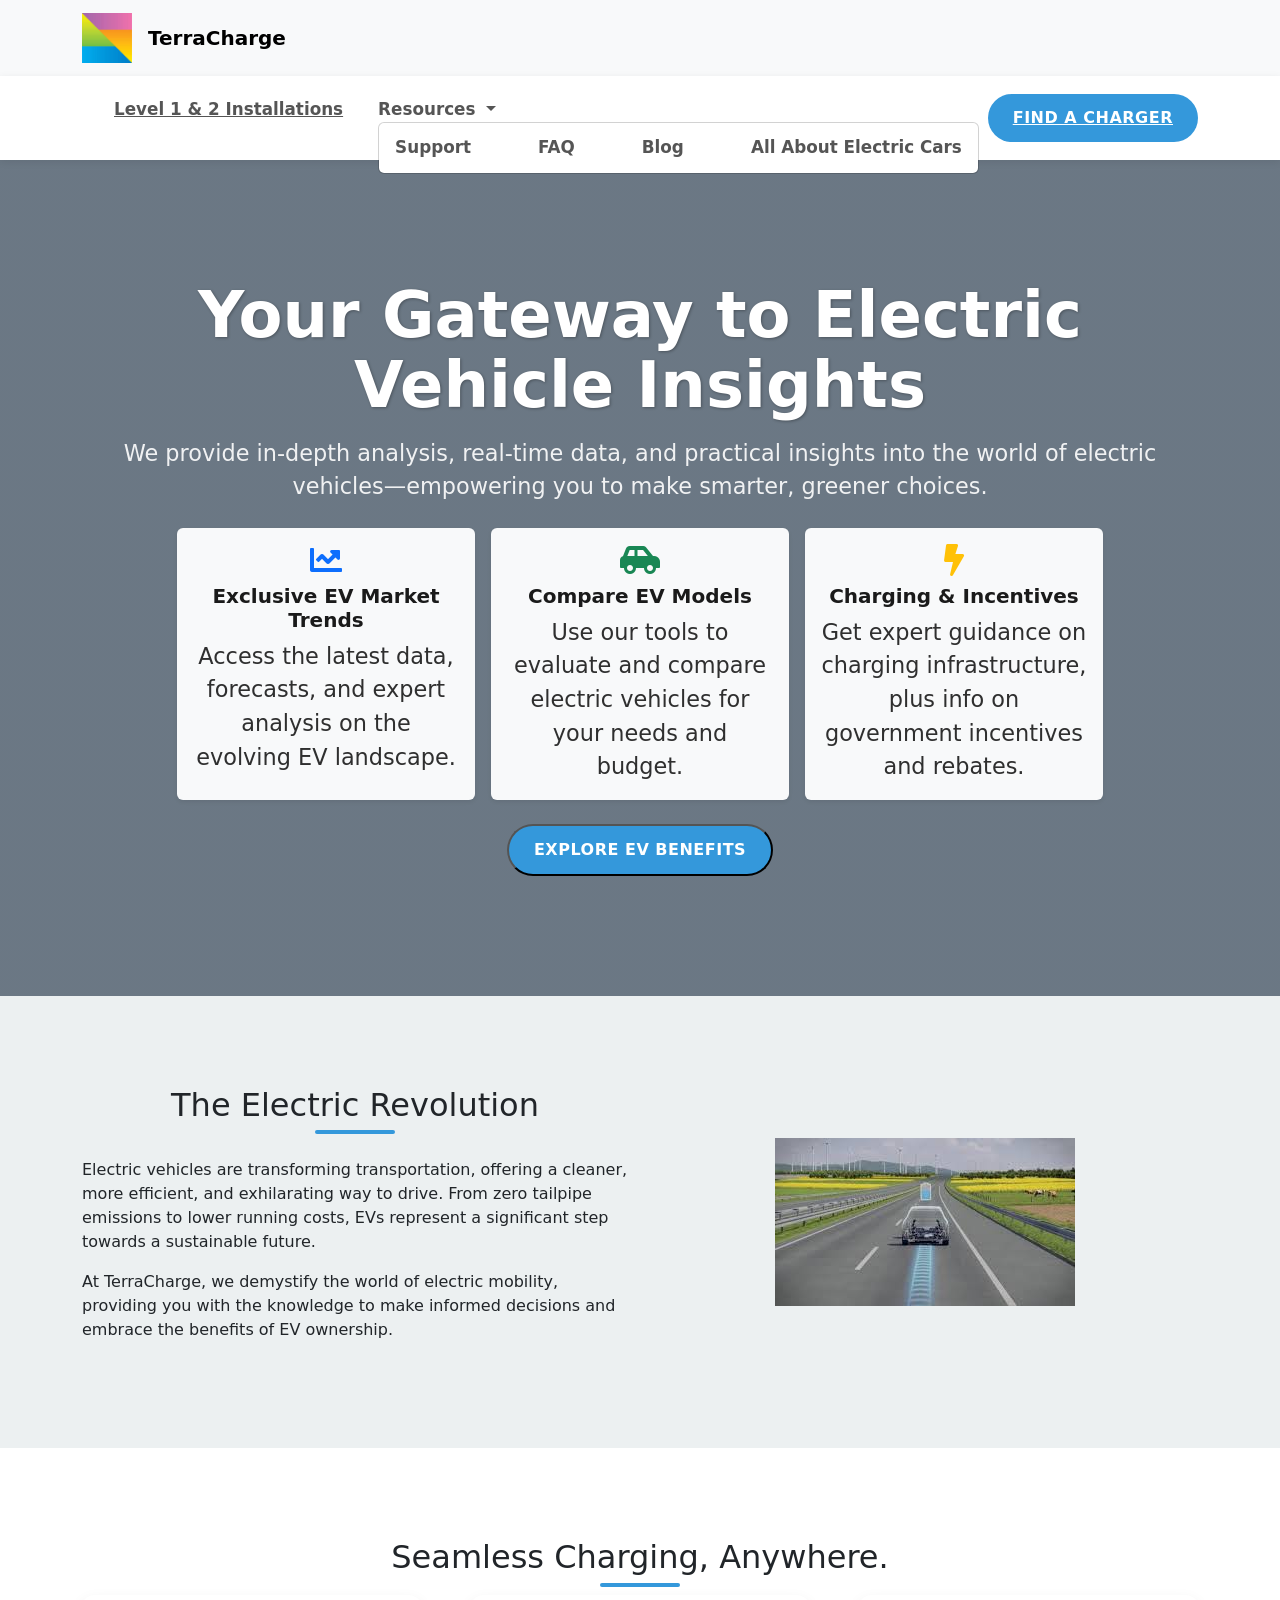
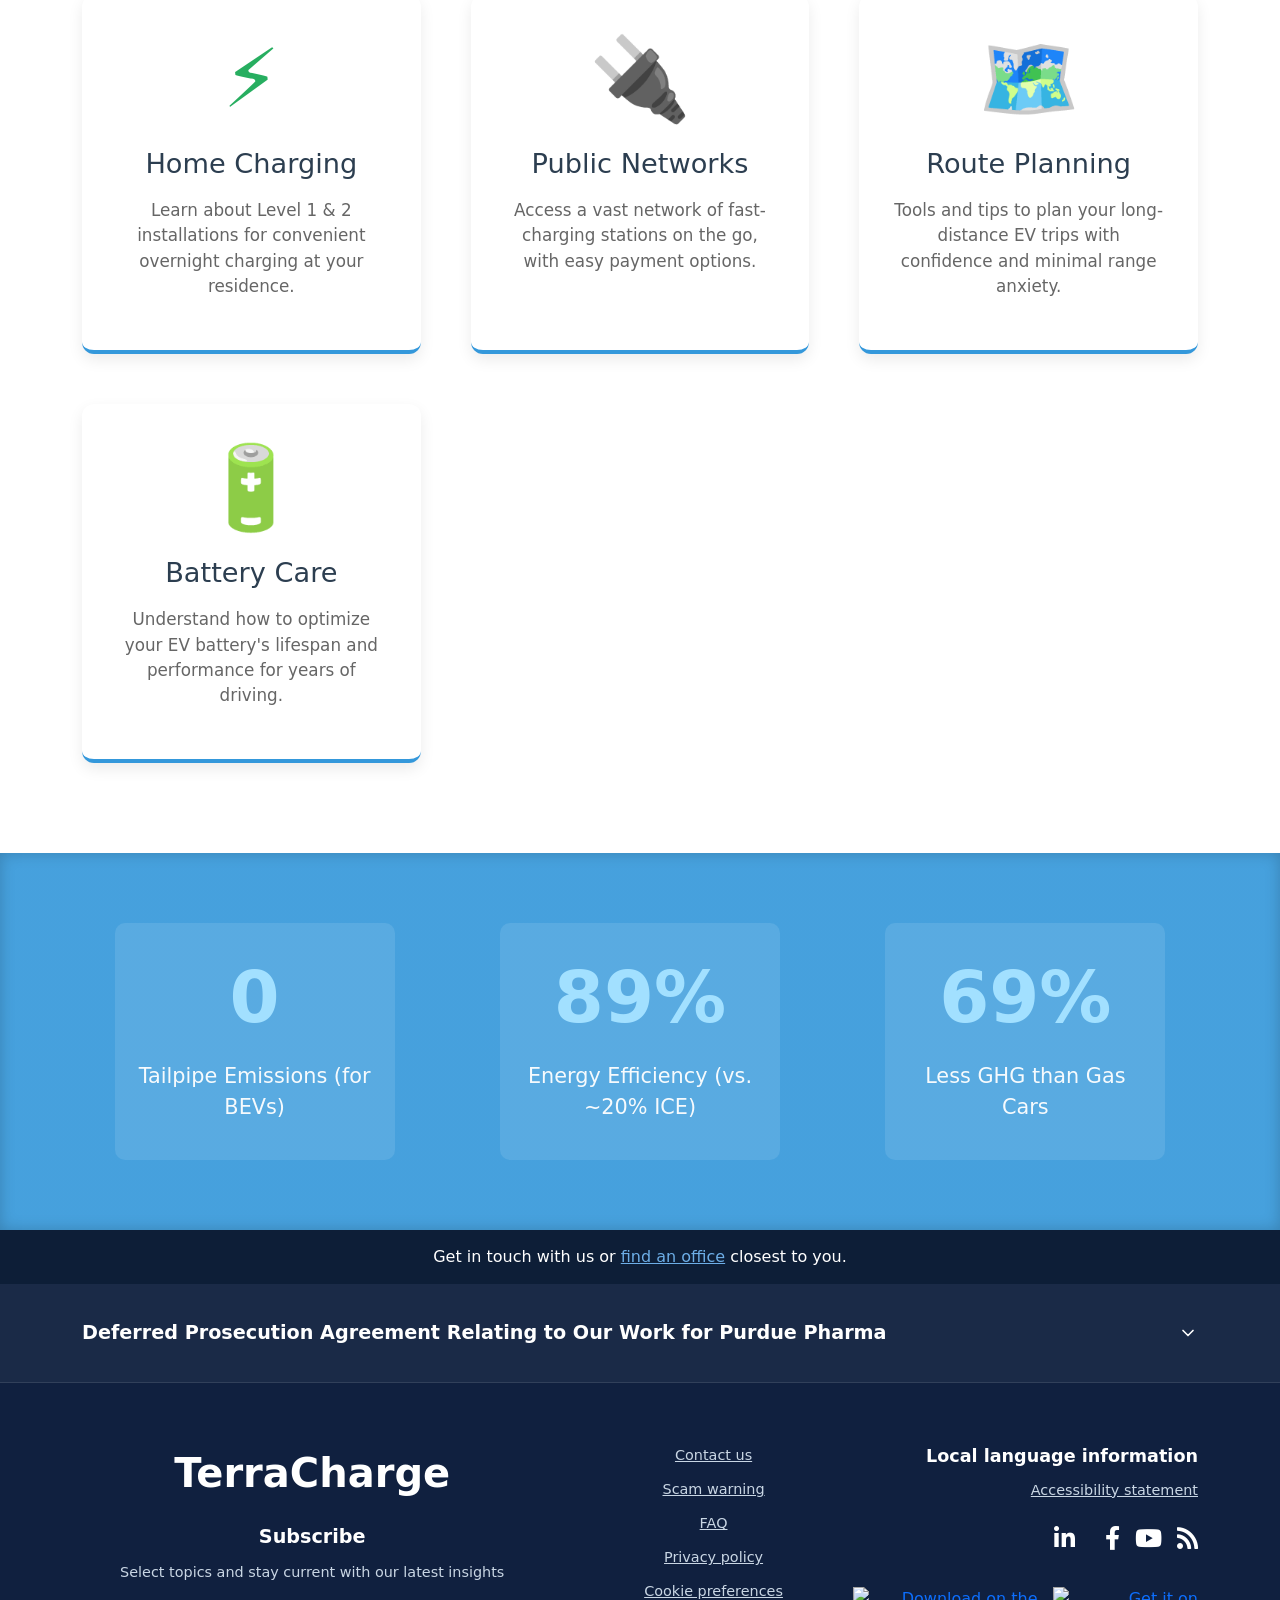
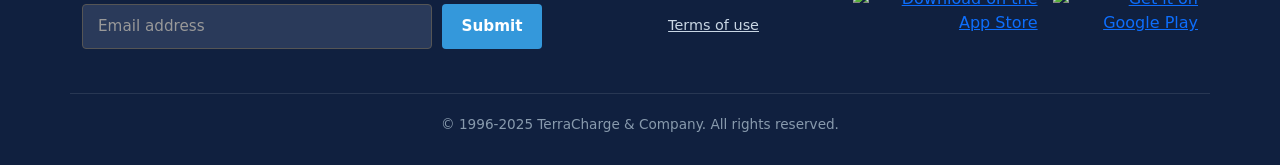
==== index.html @ a7c7b1d0 "Add Level 1 & 2 EV Charger Installations page, support page, and accompanying styles - Created `leve" ====
<!DOCTYPE html>
<html lang="en">
<head>
    <meta charset="UTF-8">
    <meta name="viewport" content="width=device-width, initial-scale=1.0">
    <title>TerraCharge - Powering Your Electric Future</title>
    <link rel="stylesheet" href="style.css">
    <link href="https://fonts.googleapis.com/css2?family=Montserrat:wght@400;600;700&display=swap" rel="stylesheet">
    <link href="~/YourPath/bootstrap.min.css" rel="stylesheet" integrity="sha384-9ndCyUaIbzAi2FUVXJi0CjmCapSmO7SnpJef0486qhLnuZ2cdeRhO02iuK6FUUVM" crossorigin="anonymous">

    <!-- Bootstrap 5.3.0 CSS -->
<link href="https://cdn.jsdelivr.net/npm/bootstrap@5.3.0/dist/css/bootstrap.min.css" rel="stylesheet" integrity="sha384-9ndCyUaIbzAi2FUVXJi0CjmCapSmO7SnpJef0486qhLnuZ2cdeRhO02iuK6FUUVM" crossorigin="anonymous">

<!-- Bootstrap 5.3.0 JS Bundle (includes Popper) -->
<script src="https://cdn.jsdelivr.net/npm/bootstrap@5.3.0/dist/js/bootstrap.bundle.min.js" integrity="sha384-ENjdO4Dr2bkBIFxQpeoA6DQD1P1L1QnYg2ZlZLr52I7Di5urN6p+0p1d5Kk5j0vM" crossorigin="anonymous"></script>
    <link rel="stylesheet" href="https://cdnjs.cloudflare.com/ajax/libs/font-awesome/5.15.3/css/all.min.css">
    <link rel="icon" href="images/favicon.ico" type="image/x-icon">
    <meta name="description" content="TerraCharge offers insights and solutions for electric vehicle adoption, charging infrastructure, and sustainable living. Explore our resources to electrify your journey.">
    <meta name="keywords" content="Electric Vehicles, EV Charging, Sustainable Living, TerraCharge, Level 1 Installations, Level 2 Installations">
</head>
<body>
<!-- Navbar (Transparent over hero)-->
 <nav class="navbar navbar-expand-lg navbar-light bg-light">
    <div class="container">
        <a class="navbar-brand d-flex align-items-center gap-2" href="index.html" class="logo">
            <img src="images/TerraCharge-logo.png" alt="TerraCharge Logo" class="logo-img me-2"> 
            <span class="fw-bold terracharge-brand brand-title">TerraCharge</span>
        </a>
        <!-- Add your navbar links here if needed -->
    </div>
</nav>
<header class="main-header" role="banner">
    <div class="container header-content">
           <nav class="main-nav" role="navigation" aria-label="Main navigation">
            <ul>
                <li><a href="level-installations.html">Level 1 & 2 Installations</a></li>
                <li class="nav-item dropdown">
                    <a class="nav-link dropdown-toggle" href="#" id="resourcesDropdown" role="button" data-bs-toggle="dropdown" aria-expanded="false" aria-haspopup="true">
                        Resources
                    </a>
                    <ul class="dropdown-menu" aria-labelledby="resourcesDropdown">
                        <li><a class="dropdown-item" href="support.html">Support</a></li>
                        <li><a class="dropdown-item" href="faq.html">FAQ</a></li>
                        <li><a class="dropdown-item" href="blog.html">Blog</a></li>
                        <li><a class="dropdown-item" href="electric-cars.html">All About Electric Cars</a></li>
                    </ul>
                </li>
            </ul>
        </nav>
        <a href="#" class="cta-button" aria-label="Find a Charger">Find a Charger</a>
        <button class="menu-toggle" aria-label="Toggle navigation" tabindex="0">☰</button>
        
    </div>
</header>

    <main id="main-content">
        <section class="hero-section">
            <div class="container hero-content text-center">
                <h1 class="display-4 fw-bold mb-3">Your Gateway to Electric Vehicle Insights</h1>
                <p class="lead mb-4">We provide in-depth analysis, real-time data, and practical insights into the world of electric vehicles—empowering you to make smarter, greener choices.</p>
                <div class="row justify-content-center mb-4">
                    <div class="col-md-10">
                        <div class="row g-3">
                            <div class="col-12 col-md-4">
                                <div class="p-3 bg-light rounded shadow-sm h-100 hero-value-card">
                                    <i class="fas fa-chart-line fa-2x text-primary mb-2"></i>
                                    <h3 class="h5 fw-bold">Exclusive EV Market Trends</h3>
                                    <p class="mb-0">Access the latest data, forecasts, and expert analysis on the evolving EV landscape.</p>
                                </div>
                            </div>
                            <div class="col-12 col-md-4">
                                <div class="p-3 bg-light rounded shadow-sm h-100 text-dark-ev">
                                    <i class="fas fa-car-side fa-2x text-success mb-2"></i>
                                    <h3 class="h5 fw-bold">Compare EV Models</h3>
                                    <p class="mb-0">Use our tools to evaluate and compare electric vehicles for your needs and budget.</p>
                                </div>
                            </div>
                            <div class="col-12 col-md-4">
                                <div class="p-3 bg-light rounded shadow-sm h-100 hero-value-card">
                                    <i class="fas fa-bolt fa-2x text-warning mb-2"></i>
                                    <h3 class="h5 fw-bold">Charging & Incentives</h3>
                                    <p class="mb-0">Get expert guidance on charging infrastructure, plus info on government incentives and rebates.</p>
                                </div>
                            </div>
                        </div>
                    </div>
                </div>
                <button type="button" class="primary-cta" onclick="window.location.href='ev-incentives.html'" title="Explore EV Benefits" aria-label="Explore EV Benefits">Explore EV Benefits</button>
            </div>
        </section>

        <section id="about-evs" class="section about-section">
            <div class="container">
                <div class="row align-items-center">
                    <div class="col-lg-6 col-md-12 mb-4 mb-lg-0">
                        <h2 class="mb-4">The Electric Revolution</h2>
                        <p>Electric vehicles are transforming transportation, offering a cleaner, more efficient, and exhilarating way to drive. From zero tailpipe emissions to lower running costs, EVs represent a significant step towards a sustainable future.</p>
                        <p>At TerraCharge, we demystify the world of electric mobility, providing you with the knowledge to make informed decisions and embrace the benefits of EV ownership.</p>
                    </div>
                    <div class="col-lg-6 col-md-12 text-center">
                        <img src="images/electric-image.jpeg" alt="Modern Electric Vehicle on Road" class="about-ev-image img-fluid electric-img-center">
                    </div>
                </div>
            </div>
        </section>

        <section id="charging-solutions" class="section charging-section">
            <div class="container">
                <h2>Seamless Charging, Anywhere.</h2>
                <div class="features-grid">
                    <div class="feature-item">
                        <h3><span class="icon">⚡</span> Home Charging</h3>
                        <p>Learn about Level 1 & 2 installations for convenient overnight charging at your residence.</p>
                    </div>
                    <div class="feature-item">
                        <h3><span class="icon">🔌</span> Public Networks</h3>
                        <p>Access a vast network of fast-charging stations on the go, with easy payment options.</p>
                    </div>
                    <div class="feature-item">
                        <h3><span class="icon">🗺️</span> Route Planning</h3>
                        <p>Tools and tips to plan your long-distance EV trips with confidence and minimal range anxiety.</p>
                    </div>
                    <div class="feature-item">
                        <h3><span class="icon">🔋</span> Battery Care</h3>
                        <p>Understand how to optimize your EV battery's lifespan and performance for years of driving.</p>
                    </div>
                </div>
            </div>
        </section>

        <section id="impact" class="section stats-section">
            <div class="container stats-grid">
                <div class="stat-item">
                    <span class="stat-number">0</span>
                    <p>Tailpipe Emissions (for BEVs)</p>
                </div>
                <div class="stat-item">
                    <span class="stat-number">89%</span>
                    <p>Energy Efficiency (vs. ~20% ICE)</p>
                </div>
                <div class="stat-item">
                    <span class="stat-number">69%</span>
                    <p>Less GHG than Gas Cars</p>
                </div>
            </div>
        </section>

        </main>

    <!-- footer-->
        <footer class="bg-dark text-white text-center site-footer">
        <div class="footer-top-info">
            <div class="container">
                <p>Get in touch with us or <a href="#" class="info-link">find an office</a> closest to you.</p>
            </div>
        </div>

        <div class="footer-collapsible-section">
            <div class="container">
                <details class="collapsible-item">
                    <summary class="collapsible-summary">
                        Deferred Prosecution Agreement Relating to Our Work for Purdue Pharma
                        <span class="collapsible-icon"></span>
                    </summary>
                    <div class="collapsible-content">
                        <p>Detailed information about the agreement goes here. Lorem ipsum dolor sit amet, consectetur adipiscing elit. Sed do eiusmod tempor incididunt ut labore et dolore magna aliqua.</p>
                        <p>You can add more paragraphs, links, or other relevant content inside this section.</p>
                        <a href="#" class="read-more-link" title="Read More about the agreement">Read More</a>
                    </div>
                </details>
            </div>
        </div>

        <div class="footer-main-content">
            <div class="container footer-grid">
                <div class="footer-brand-subscribe">
                    <div class="footer-logo">TerraCharge</div>
                    <p class="subscribe-heading">Subscribe</p>
                    <p class="subscribe-text">Select topics and stay current with our latest insights</p>
                    <div class="subscribe-form">
                        <input type="email" placeholder="Email address" class="email-input" required>
                        <button type="submit" class="subscribe-button">Submit</button>
                    </div>
                </div>

                <div class="footer-nav-links">
                    <ul>
                        <li><a href="#">Contact us</a></li>
                        <li><a href="#">Scam warning</a></li>
                        <li><a href="faq.html">FAQ</a></li>
                        <li><a href="#">Privacy policy</a></li>
                        <li><a href="#">Cookie preferences</a></li>
                        <li><a href="#">Terms of use</a></li>
                    </ul>
                </div>

                <div class="footer-social-app">
                    <p class="social-heading">Local language information</p>
                    <p><a href="#" class="accessibility-link">Accessibility statement</a></p>
                    <div class="social-icons">
                        <a href="#" aria-label="LinkedIn" title="LinkedIn"><i class="fab fa-linkedin-in" aria-hidden="true"></i><span class="sr-only">LinkedIn</span></a>
                        <a href="#" aria-label="X (Twitter)" title="X (Twitter)"><i class="fab fa-x-twitter" aria-hidden="true"></i><span class="sr-only">X (Twitter)</span></a>
                        <a href="#" aria-label="Facebook" title="Facebook"><i class="fab fa-facebook-f" aria-hidden="true"></i><span class="sr-only">Facebook</span></a>
                        <a href="#" aria-label="YouTube" title="YouTube"><i class="fab fa-youtube" aria-hidden="true"></i><span class="sr-only">YouTube</span></a>
                        <a href="#" aria-label="RSS Feed" title="RSS Feed"><i class="fas fa-rss" aria-hidden="true"></i><span class="sr-only">RSS Feed</span></a>
                    </div>
                                                        
                    <div class="app-badges">
                        <a href="#" aria-label="Download on the App Store" title="Download on the App Store">
                            <img src="https://upload.wikimedia.org/wikipedia/commons/thumb/3/3c/Download_on_the_App_Store_Badge.svg/256px-Download_on_the_App_Store_Badge.svg.png" alt="Download on the App Store">
                            <span class="sr-only">Download on the App Store</span>
                        </a>
                        <a href="#" aria-label="Get it on Google Play" title="Get it on Google Play">
                            <img src="https://upload.wikimedia.org/wikipedia/commons/thumb/7/78/Google_Play_Store_badge_EN.svg/256px-Google_Play_Store_badge_EN.svg.png" alt="Get it on Google Play">
                            <span class="sr-only">Get it on Google Play</span>
                        </a>
                    </div>
                </div>
            </div>
            <div class="container footer-bottom-text">
                <p class="copyright">&copy; 1996-2025 TerraCharge & Company. All rights reserved.</p>
            </div>
        </div>
    </footer>


    <script src="script.js"></script>
</body>
</html>
---- style.css ----
/* Ensures dark, visible text for hero value cards (middle card fix) */
.text-dark-ev {
    color: #1a1a1a !important;
}
/* Highlighted value cards in hero section */
.hero-value-card {
    color: #1a1a1a !important;
}
/* --- Electric Cars Page Container Font & Spacing Tweaks --- */
.electric-cars-main .container {
    font-size: 1.08rem;
    max-width: 950px;
    padding-left: 1.5rem;
    padding-right: 1.5rem;
}
.electric-cars-main .govuk-heading-xl {
    font-size: 2.2rem;
    margin-bottom: 1.2rem;
}
.electric-cars-main .govuk-heading-l {
    font-size: 1.45rem;
    margin-bottom: 0.8rem;
}
.electric-cars-main p,
.electric-cars-main ul,
.electric-cars-main li {
    font-size: 1.01rem;
    margin-bottom: 0.5rem;
}
.electric-cars-main .lead {
    font-size: 1.13rem;
    margin-bottom: 1.1rem;
}
.electric-cars-main .govuk-link-panel__link {
    font-size: 1.01rem;
}
.electric-cars-main .row.g-4.mb-4 {
    margin-bottom: 2rem !important;
}
.electric-cars-main .p-4 {
    padding: 1.2rem !important;
}
.electric-cars-main img.img-fluid {
    max-width: 95%;
    height: auto;
    margin-bottom: 0.5rem;
}
.electric-cars-main .govuk-link-panel__link {
    transition: box-shadow 0.2s, border-color 0.2s;
}
.electric-cars-main .govuk-link-panel__link:hover {
    box-shadow: 0 0 0 3px #38ada9;
    border-color: #38ada9;
}
.electric-cars-main .shadow-sm {
    box-shadow: 0 2px 12px rgba(44,62,80,0.07) !important;
}
.electric-cars-main .bg-light {
    background-color: #f8fafc !important;
}
.electric-cars-main .govuk-inset-text {
    border-left: 5px solid #38ada9;
    background: #eafaf7 !important;
}
.electric-cars-main .govuk-heading-m {
    font-size: 1.13rem;
}
.electric-cars-main .placeholder-img {
    background: #e0e7ef;
    border: 1px solid #d1dbe8;
    border-radius: 0.5rem;
}
.electric-cars-main .govuk-link {
    color: #0a3d62;
    font-weight: 600;
    text-decoration: underline;
}
.electric-cars-main .govuk-link:hover {
    color: #38ada9;
    text-decoration: none;
}
.electric-cars-main .govuk-link-panel__link h3 {
    color: #0a3d62;
    font-weight: 700;
}
.electric-cars-main .govuk-link-panel__link p {
    color: #555;
}
.electric-cars-main .govuk-link-panel__link {
    border: 2px solid #e0e7ef;
}
.electric-cars-main .govuk-link-panel__link:focus {
    outline: 2px solid #38ada9;
    outline-offset: 2px;
}
.electric-cars-main .govuk-breadcrumbs {
    font-size: 0.98rem;
    margin-bottom: 1.1rem;
}
.electric-cars-main .govuk-breadcrumbs__list-item a {
    color: #38ada9;
    text-decoration: underline;
}
.electric-cars-main .govuk-breadcrumbs__list-item a:hover {
    color: #0a3d62;
}
.electric-cars-main .govuk-inset-text {
    font-size: 1.01rem;
}
.electric-cars-main .bg-white {
    background: #fff !important;
}
.electric-cars-main .rounded {
    border-radius: 0.7rem !important;
}
.electric-cars-main .main-footer {
    font-size: 1rem;
}
.electric-cars-main .govuk-footer {
    background: #22223b !important;
    color: #fff !important;
}
.electric-cars-main .govuk-footer a {
    color: #fff !important;
    text-decoration: underline;
}
.electric-cars-main .govuk-footer a:hover {
    color: #38ada9 !important;
}
/* --- EV Incentives Hero Banner Styles --- */
.hero-banner {
    background: linear-gradient(90deg, #0a3d62 60%, #38ada9 100%);
    min-height: 260px;
    display: flex;
    align-items: center;
    position: relative;
    color: #fff;
    margin-bottom: 3rem;
    border-radius: 1rem;
    box-shadow: 0 4px 24px rgba(0,0,0,0.08);
    overflow: hidden;
}
.hero-banner .container {
    padding-top: 3rem;
    padding-bottom: 3rem;
}
.hero-banner .display-4 {
    letter-spacing: 1px;
}
.hero-img {
    max-height: 160px;
    filter: drop-shadow(0 4px 16px rgba(0,0,0,0.2));
}
.hero-accent {
    width: 120px;
    background: rgba(56,173,169,0.2);
    border-top-left-radius: 100px;
    border-bottom-left-radius: 100px;
    position: absolute;
    top: 0;
    right: 0;
    height: 100%;
    z-index: 1;
}
/* Basic Reset & Global Styles */
* {
    margin: 0;
    padding: 0;
    box-sizing: border-box;
}

body {
    font-family: 'Montserrat', sans-serif; /* Using a sleek font */
    line-height: 1.7; /* Slightly more line-height for readability */
    color: #2c3e50; /* Darker text for modern look */
    background-color: #f5f8fa; /* Very light, cool background */
}

html {
    scroll-behavior: smooth; /* Smooth scrolling for anchor links */
}

.container {
    max-width: 1200px;
    margin: 0 auto;
    padding: 0 25px; /* Slightly more padding for a spacious feel */
}

a {
    text-decoration: none;
    color: inherit;
}

ul {
    list-style: none;
}

/* Buttons */
.cta-button, .primary-cta {
    display: inline-block;
    background-color: #3498db; /* A vibrant blue for CTAs */
    color: #fff;
    padding: 12px 25px; /* Slightly larger buttons */
    border-radius: 50px; /* More rounded, modern button shape */
    font-weight: 600;
    transition: background-color 0.3s ease, transform 0.2s ease;
    text-transform: uppercase;
    letter-spacing: 0.5px;
}

.cta-button:hover, .primary-cta:hover {
    background-color: #2980b9; /* Darker blue on hover */
    transform: translateY(-2px); /* Slight lift effect */
}

/* --- Header Section --- */
.main-header {
    background-color: #fff;
    padding: 18px 0; /* Slightly less padding than before for a sleeker bar */
    box-shadow: 0 2px 8px rgba(0,0,0,0.08); /* More subtle shadow */
    position: sticky;
    top: 0;
    z-index: 1000;
}

.header-content {
    display: flex;
    justify-content: space-between;
    align-items: center;
}

.logo {
    display: flex
    align-centre= block center; /*vertically center the logo and text */
}

.logo-img {
    font-weight: 700;
    font-size: 3em; /* Slightly larger logo */
    color: #4400aa; /* Dark logo text */
    width: 50px; /* Set a fixed width for the logo */
    height: auto; /* Maintain aspect ratio */
    margin-right: 10px; /* Space between logo and text */
    transition: color 0.3s ease; /* Smooth color transition */
    text-transform: uppercase; /* Modern touch */
    letter-spacing: 0.5px; /* Slight letter spacing for a modern look */
}
.logo:hover {
    color: #3498db; /* Hint of color on hover */
}

.main-nav ul {
    display: flex;
    gap: 35px; /* More space between nav items */
}

.main-nav a {
    color: #555;
    font-weight: 600; /* Slightly bolder nav links */
    font-size: 1.05em;
    transition: color 0.3s ease;
}

.main-nav a:hover {
    color: #3498db; /* Blue on hover */
}

.menu-toggle {
    display: none;
    background: none;
    border: none;
    font-size: 2.2em; /* Larger toggle icon */
    cursor: pointer;
    color: #2c3e50;
}

/* --- Hero Section --- */
.hero-section {
    /* Replace with a high-quality EV image or a abstract tech background */
    background: linear-gradient(rgba(44, 62, 80, 0.7), rgba(44, 62, 80, 0.7)), url('https://via.placeholder.com/1920x800/2980b9/ecf0f1?text=Electric+Vehicle+Charging+Station') no-repeat center center/cover;
    color: #fff;
    text-align: center;
    padding: 120px 20px;
    display: flex;
    align-items: center;
    justify-content: center;
    min-height: 550px; /* Taller hero section */
}

.hero-content {
    max-width: 900px;
}

.hero-content h1 {
    font-size: 4em; /* Larger, more impactful heading */
    margin-bottom: 25px;
    line-height: 1.1;
    text-shadow: 1px 1px 3px rgba(0,0,0,0.3); /* Subtle shadow for readability */
}

.hero-content p {
    font-size: 1.4em;
    margin-bottom: 40px;
    opacity: 0.9;
}

/* --- General Section Styling --- */
.section {
    padding: 90px 0; /* More consistent vertical padding for sections */
}

.section:nth-child(even) {
    background-color: #ecf0f1; /* Lighter alternating background */
}

h2 {
    font-size: 3em; /* Larger section headings */
    text-align: center;
    margin-bottom: 70px;
    color: #2c3e50;
    position: relative;
    padding-bottom: 10px; /* Space for underline effect */
}

h2::after { /* Simple underline effect for headings */
    content: '';
    position: absolute;
    bottom: 0;
    left: 50%;
    transform: translateX(-50%);
    width: 80px;
    height: 4px;
    background-color: #3498db;
    border-radius: 2px;
}

/* --- About Section (Content Grid) --- */
.about-section .content-grid {
    display: grid;
    grid-template-columns: 1fr 1fr;
    gap: 70px; /* More space between columns */
    align-items: center;
}

.about-section .text-content p {
    margin-bottom: 18px;
    font-size: 1.15em;
    color: #555;
}

.about-section .image-content img {
    max-width: 100%;
    height: auto;
    border-radius: 12px; /* More rounded corners */
    box-shadow: 0 8px 20px rgba(0,0,0,0.15); /* More prominent shadow */
}

/* --- Charging Section (Features Grid) --- */
.charging-section .features-grid { /* Renamed class for specificity */
    display: grid;
    grid-template-columns: repeat(auto-fit, minmax(280px, 1fr));
    gap: 50px; /* More space between feature items */
    text-align: center;
}

.feature-item {
    background-color: #fff;
    padding: 35px;
    border-radius: 12px;
    box-shadow: 0 6px 15px rgba(0,0,0,0.08);
    transition: transform 0.3s ease, box-shadow 0.3s ease;
    border-bottom: 4px solid #3498db; /* Accent border */
}

.feature-item:hover {
    transform: translateY(-8px);
    box-shadow: 0 10px 25px rgba(0,0,0,0.15);
}

.feature-item h3 {
    font-size: 1.7em;
    margin-bottom: 18px;
    color: #2c3e50;
}

.feature-item .icon {
    font-size: 3em; /* Larger icons */
    display: block;
    margin-bottom: 20px;
    color: #27ae60; /* Green accent for icons, signifying nature/power */
}

.feature-item p {
    color: #666;
    font-size: 1.05em;
}

/* --- Stats Section --- */
.stats-section {
    background: linear-gradient(rgba(52, 152, 219, 0.9), rgba(52, 152, 219, 0.9)), url('https://via.placeholder.com/1920x400/2c3e50/ecf0f1?text=EV+Cityscape') no-repeat center center/cover;
    color: #fff;
    text-align: center;
    padding: 70px 0;
    box-shadow: inset 0 0 15px rgba(0,0,0,0.2); /* Inner shadow for depth */
}

.stats-grid {
    display: flex;
    justify-content: space-around;
    flex-wrap: wrap;
    gap: 40px;
}

.stat-item {
    flex-basis: 280px; /* Slightly larger base for stats */
    padding: 20px;
    background-color: rgba(255,255,255,0.1); /* Subtle background for each stat */
    border-radius: 10px;
}

.stat-number {
    font-size: 4.5em; /* Larger numbers */
    font-weight: 700;
    display: block;
    margin-bottom: 10px;
    color: #a2e0ff; /* Lighter blue for numbers */
}

.stat-item p {
    font-size: 1.3em; /* Larger text */
    opacity: 0.95;
}


/* --- Footer Top Info Bar --- */
.footer-top-info {
    background-color: #0d1e37; /* Dark blue background */
    color: #fff;
    padding: 15px 0;
    text-align: center;
    font-size: 1em;
}

.footer-top-info p {
    margin: 0; /* Remove default paragraph margin */
}

.footer-top-info .info-link {
    color: #6daee7; /* Light blue link color */
    text-decoration: underline;
    transition: color 0.3s ease;
}

.footer-top-info .info-link:hover {
    color: #a0d0f7; /* Lighter blue on hover */
}

/* --- Footer Collapsible Section --- */
.footer-collapsible-section {
    background-color: #1a2a47; /* Slightly lighter dark blue */
    padding: 25px 0; /* Vertical padding */
    border-bottom: 1px solid rgba(255,255,255,0.1); /* Subtle separator */
}

.collapsible-item {
    width: 100%;
    margin: 0 auto;
    color: #fff;
    cursor: pointer;
}

.collapsible-summary {
    display: flex;
    justify-content: space-between;
    align-items: center;
    font-size: 1.2em; /* Larger text for the summary */
    font-weight: 600;
    padding: 10px 0;
    list-style: none; /* Hide default triangle/arrow */
}

/* Custom icon for the collapsible summary */
.collapsible-summary::marker, /* For better browser compatibility with ::marker */
.collapsible-summary::-webkit-details-marker { /* For Webkit browsers */
    display: none;
}

.collapsible-summary .collapsible-icon {
    display: inline-block;
    width: 20px;
    height: 20px;
    background-image: url('data:image/svg+xml;utf8,<svg xmlns="http://www.w3.org/2000/svg" width="24" height="24" viewBox="0 0 24 24" fill="none" stroke="%23fff" stroke-width="2" stroke-linecap="round" stroke-linejoin="round"><polyline points="6 9 12 15 18 9"></polyline></svg>'); /* Down arrow SVG */
    background-size: contain;
    background-repeat: no-repeat;
    background-position: center;
    transition: transform 0.3s ease;
}

/* Rotate icon when details is open */
.collapsible-item[open] .collapsible-summary .collapsible-icon {
    transform: rotate(180deg); /* Up arrow when open */
}

.collapsible-content {
    font-size: 0.95em;
    line-height: 1.7;
    padding-top: 15px;
    padding-bottom: 20px;
    color: #c9d6e4; /* Lighter text for content */
}

.collapsible-content p {
    margin-bottom: 10px;
}

.collapsible-content .read-more-link {
    color: #6daee7; /* Link color */
    text-decoration: underline;
    font-weight: 500;
    margin-top: 15px;
    display: inline-block;
}

.collapsible-content .read-more-link:hover {
    color: #a0d0f7;
}

/* --- Main Footer Content --- */
.footer-main-content {
    background-color: #10203f; /* Darkest blue for the main footer */
    color: #fff;
    padding: 60px 0 30px; /* Top padding, bottom padding for copyright */
}

.footer-grid {
    display: grid;
    grid-template-columns: 2fr 1fr 1.5fr; /* Adjust column widths as needed */
    gap: 40px; /* Space between columns */
    padding-bottom: 40px; /* Space before copyright line */
    border-bottom: 1px solid rgba(255,255,255,0.1); /* Separator line */
}

.footer-brand-subscribe .footer-logo {
    font-size: 2.5em; /* Larger logo text */
    font-weight: 700;
    margin-bottom: 20px;
    color: #fff;
}

.subscribe-heading {
    font-size: 1.2em;
    font-weight: 600;
    margin-bottom: 10px;
    color: #fff;
}

.subscribe-text {
    font-size: 0.9em;
    color: #c9d6e4;
    margin-bottom: 20px;
}

.subscribe-form {
    display: flex;
    gap: 10px;
    flex-wrap: wrap; /* Allow wrapping on smaller screens */
}

.email-input {
    flex-grow: 1; /* Allows input to take available space */
    padding: 10px 15px;
    border: 1px solid #555;
    border-radius: 4px;
    background-color: #2a3a5a; /* Darker input background */
    color: #fff;
    font-size: 0.95em;
    outline: none; /* Remove default focus outline */
}

.email-input::placeholder {
    color: #999;
}

.email-input:focus {
    border-color: #6daee7; /* Highlight border on focus */
}

.subscribe-button {
    background-color: #3498db; /* Blue button */
    color: #fff;
    padding: 10px 20px;
    border: none;
    border-radius: 4px;
    cursor: pointer;
    font-size: 0.95em;
    font-weight: 600;
    transition: background-color 0.3s ease;
}

.subscribe-button:hover {
    background-color: #2980b9;
}

.footer-nav-links ul {
    display: flex;
    flex-direction: column; /* Stack links vertically */
    gap: 10px; /* Space between links */
}

.footer-nav-links a {
    color: #c9d6e4;
    font-size: 0.9em;
    transition: color 0.3s ease;
}

.footer-nav-links a:hover {
    color: #fff;
    text-decoration: underline;
}

.footer-social-app {
    text-align: right; /* Align social/app section to the right */
}

.social-heading {
    font-size: 1.1em;
    font-weight: 600;
    margin-bottom: 10px;
    color: #fff;
}

.accessibility-link {
    color: #c9d6e4;
    font-size: 0.9em;
    margin-bottom: 20px;
    display: block; /* Make it block to take its own line */
    transition: color 0.3s ease;
}

.accessibility-link:hover {
    color: #fff;
    text-decoration: underline;
}

.social-icons {
    margin-top: 20px;
    margin-bottom: 30px;
    display: flex; /* Use flexbox for social icons */
    justify-content: flex-end; /* Align right */
    gap: 15px; /* Space between icons */
}

.social-icons a {
    color: #fff; /* White icon color */
    font-size: 1.5em; /* Icon size */
    transition: color 0.3s ease;
}

.social-icons a:hover {
    color: #6daee7; /* Light blue on hover */
}

.app-badges {
    display: flex;
    justify-content: flex-end; /* Align right */
    gap: 15px;
    margin-top: 20px;
}

.app-badges img {
    height: 40px; /* Fixed height for consistent badge size */
    width: auto;
    transition: transform 0.2s ease;
}

.app-badges img:hover {
    transform: translateY(-2px); /* Slight lift on hover */
}

.footer-bottom-text {
    padding-top: 20px;
    text-align: center;
}

.copyright {
    font-size: 0.85em;
    color: #889aad; /* Lighter gray for copyright */
    margin: 0;
}

/* GOV.UK inspired link panel and heading styles */
.govuk-link-panel__link {
    border-left: 8px solid #1d70b8;
    transition: box-shadow 0.2s, border-color 0.2s;
}
.govuk-link-panel__link:hover, .govuk-link-panel__link:focus {
    border-color: #003078;
    box-shadow: 0 2px 8px rgba(29,112,184,0.12);
    background: #f3f2f1;
    text-decoration: none;
}
.govuk-heading-xl {
    font-size: 2.5rem;
    font-weight: 700;
    color: #1d70b8;
    margin-bottom: 1.5rem;
    font-family: 'Montserrat', Arial, sans-serif;
}
.govuk-heading-l {
    font-size: 1.7rem;
    font-weight: 600;
    color: #003078;
    margin-bottom: 1rem;
    font-family: 'Montserrat', Arial, sans-serif;
}
.govuk-heading-m {
    font-size: 1.2rem;
    font-weight: 600;
    color: #1d70b8;
    margin-bottom: 0.5rem;
    font-family: 'Montserrat', Arial, sans-serif;
}
.govuk-link {
    color: #1d70b8;
    text-decoration: underline;
    font-weight: 500;
}
.govuk-link:hover, .govuk-link:focus {
    color: #003078;
    text-decoration: underline;
}
.govuk-inset-text {
    border-left: 6px solid #b1b4b6;
    background: #f3f2f1;
    padding: 1.5rem 1rem;
}
.govuk-breadcrumbs {
    font-size: 1rem;
    color: #505a5f;
}
.govuk-breadcrumbs__list {
    gap: 0.5rem;
}
.govuk-breadcrumbs__list-item:not(:last-child)::after {
    content: "/";
    margin: 0 0.5rem;
    color: #b1b4b6;
}
.govuk-footer {
    background: #222;
    color: #fff;
    font-size: 1rem;
    border-top: 4px solid #1d70b8;
}
.govuk-footer a {
    color: #fff;
    text-decoration: underline;
}
.govuk-footer a:hover, .govuk-footer a:focus {
    color: #b1b4b6;
}
.govuk-width-container {
    max-width: 900px;
    margin: 0 auto;
}

/* --- Responsive Design (Media Queries) --- */
@media (max-width: 992px) {
    .footer-grid {
        grid-template-columns: 1fr; /* Stack columns on smaller screens */
        text-align: center; /* Center content when stacked */
    }

    .footer-brand-subscribe,
    .footer-nav-links,
    .footer-social-app {
        text-align: center; /* Ensure all sections are centered */
    }

    .subscribe-form {
        justify-content: center; /* Center the subscribe form */
    }

    .social-icons, .app-badges {
        justify-content: center; /* Center social icons and app badges */
    }
}

@media (max-width: 600px) {
    .footer-top-info {
        font-size: 0.9em;
        padding: 12px 0;
    }
    .footer-collapsible-section {
        padding: 20px 0;
    }
    .collapsible-summary {
        font-size: 1.1em;
        padding: 8px 0;
    }
    .footer-main-content {
        padding: 40px 0 20px;
    }
    .footer-grid {
        gap: 30px;
        padding-bottom: 30px;
    }
    .subscribe-form {
        flex-direction: column; /* Stack input and button vertically */
        align-items: center;
    }
    .email-input {
        width: 100%; /* Full width when stacked */
        max-width: 300px; /* Limit max width */
    }
    .subscribe-button {
        width: 100%;
        max-width: 300px;
    }
    .footer-nav-links ul {
        gap: 8px;
    }
    .social-icons a {
        font-size: 1.3em;
    }
    .app-badges img {
        height: 35px;
    }
    .copyright {
        font-size: 0.8em;
    }
}

/* --- Responsive Design (Media Queries) --- */
@media (max-width: 992px) { /* Adjust breakpoint for tablets */
    .hero-content h1 {
        font-size: 3.2em;
    }
    .hero-content p {
        font-size: 1.2em;
    }
    h2 {
        font-size: 2.5em;
    }
    .about-section .content-grid {
        gap: 40px;
    }
}

@media (max-width: 768px) {
    .main-header .main-nav {
        display: none;
        position: absolute;
        top: 100%;
        left: 0;
        width: 100%;
        background-color: #fff;
        box-shadow: 0 5px 10px rgba(0,0,0,0.1);
        padding: 20px 0;
        flex-direction: column;
        align-items: center;
        gap: 15px;
    }

    .main-header .main-nav.active {
        display: flex;
    }

    .main-header .cta-button {
        display: none;
    }

    .menu-toggle {
        display: block;
    }

    .hero-section {
        padding: 80px 20px;
        min-height: 450px;
    }

    .hero-content h1 {
        font-size: 2.8em;
    }

    .hero-content p {
        font-size: 1.1em;
    }

    .section {
        padding: 60px 0;
    }

    h2 {
        font-size: 2.2em;
        margin-bottom: 50px;
    }

    .about-section .content-grid {
        grid-template-columns: 1fr;
        gap: 30px;
        text-align: center;
    }
    
    .about-section .image-content {
        order: -1; /* Move image above text on mobile */
    }

    .charging-section .features-grid {
        grid-template-columns: 1fr;
    }

    .stats-grid {
        flex-direction: column;
        align-items: center;
    }

    .footer-content {
        gap: 15px;
    }
}

@media (max-width: 480px) {
    .hero-section {
        padding: 50px 15px;
    }

    .hero-content h1 {
        font-size: 2.2em;
    }

    .section {
        padding: 30px 0;
    }

    h2 {
        font-size: 1.8em;
        margin-bottom: 25px;
    }

    .cta-button, .primary-cta {
        padding: 10px 20px;
        font-size: 0.9em;
    }

    .stat-number {
        font-size: 3.5em;
    }

    .stat-item p {
        font-size: 1.1em;
    }
}
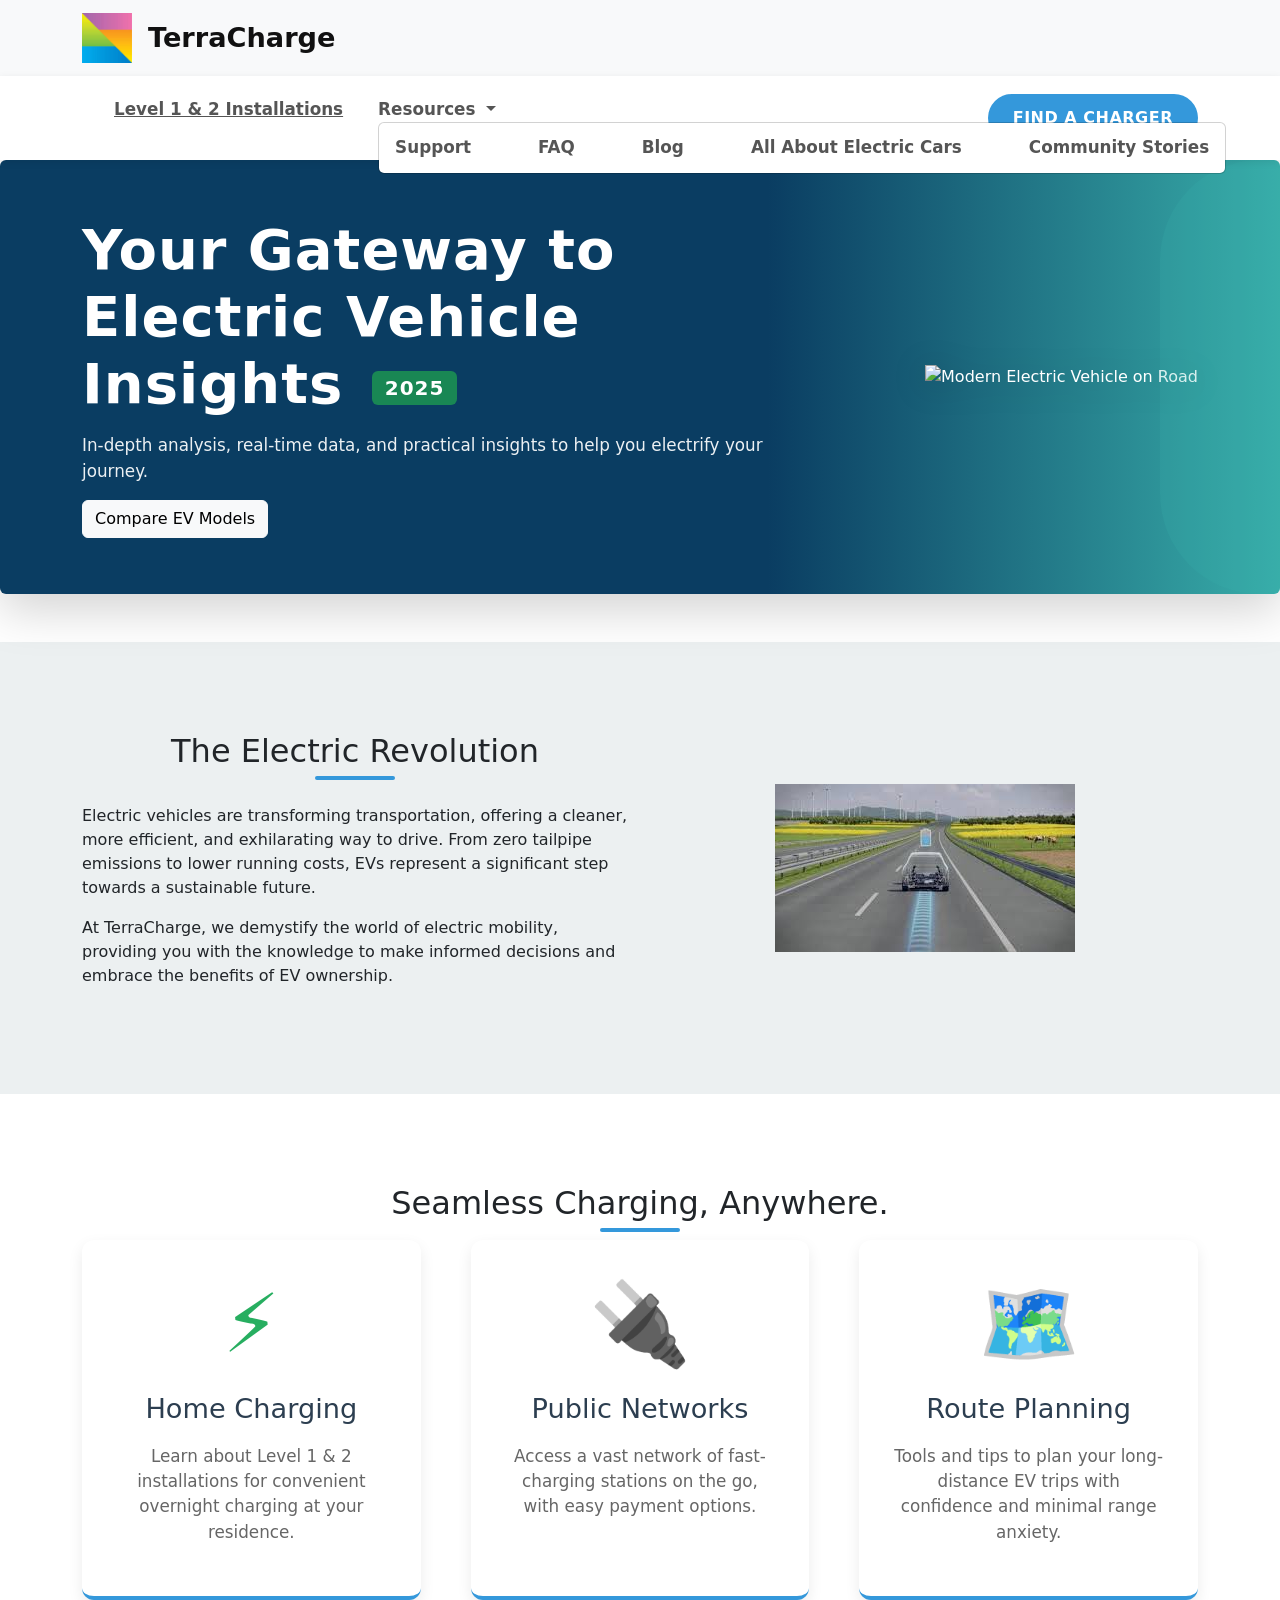
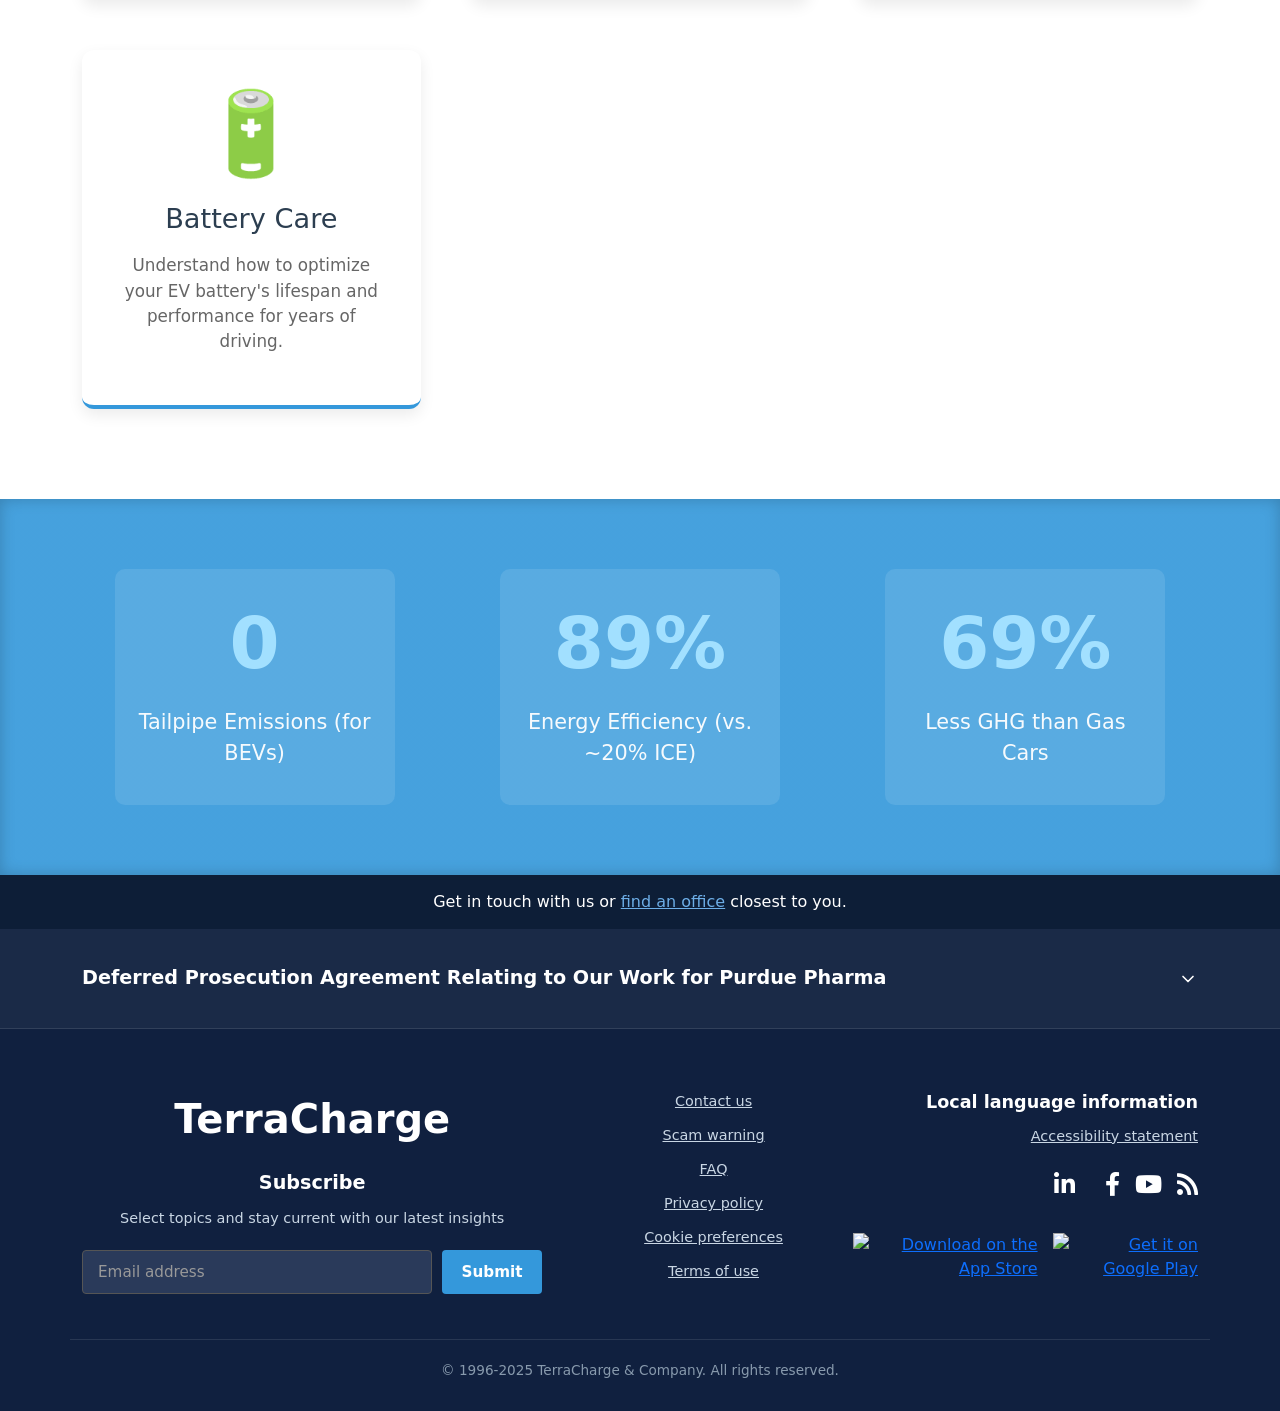
==== commit 812446a6: "Enhance TerraCharge website with new features and optimizations - Added "Share Your EV Story" button" ====
--- a/index.html
+++ b/index.html
@@ -6,13 +6,8 @@
     <title>TerraCharge - Powering Your Electric Future</title>
     <link rel="stylesheet" href="style.css">
     <link href="https://fonts.googleapis.com/css2?family=Montserrat:wght@400;600;700&display=swap" rel="stylesheet">
-    <link href="~/YourPath/bootstrap.min.css" rel="stylesheet" integrity="sha384-9ndCyUaIbzAi2FUVXJi0CjmCapSmO7SnpJef0486qhLnuZ2cdeRhO02iuK6FUUVM" crossorigin="anonymous">
-
-    <!-- Bootstrap 5.3.0 CSS -->
-<link href="https://cdn.jsdelivr.net/npm/bootstrap@5.3.0/dist/css/bootstrap.min.css" rel="stylesheet" integrity="sha384-9ndCyUaIbzAi2FUVXJi0CjmCapSmO7SnpJef0486qhLnuZ2cdeRhO02iuK6FUUVM" crossorigin="anonymous">
-
-<!-- Bootstrap 5.3.0 JS Bundle (includes Popper) -->
-<script src="https://cdn.jsdelivr.net/npm/bootstrap@5.3.0/dist/js/bootstrap.bundle.min.js" integrity="sha384-ENjdO4Dr2bkBIFxQpeoA6DQD1P1L1QnYg2ZlZLr52I7Di5urN6p+0p1d5Kk5j0vM" crossorigin="anonymous"></script>
+    <!-- Bootstrap 5.3.0 CSS (CDN) -->
+    <link href="https://cdn.jsdelivr.net/npm/bootstrap@5.3.0/dist/css/bootstrap.min.css" rel="stylesheet" integrity="sha384-9ndCyUaIbzAi2FUVXJi0CjmCapSmO7SnpJef0486qhLnuZ2cdeRhO02iuK6FUUVM" crossorigin="anonymous">
     <link rel="stylesheet" href="https://cdnjs.cloudflare.com/ajax/libs/font-awesome/5.15.3/css/all.min.css">
     <link rel="icon" href="images/favicon.ico" type="image/x-icon">
     <meta name="description" content="TerraCharge offers insights and solutions for electric vehicle adoption, charging infrastructure, and sustainable living. Explore our resources to electrify your journey.">
@@ -43,6 +38,7 @@
                         <li><a class="dropdown-item" href="faq.html">FAQ</a></li>
                         <li><a class="dropdown-item" href="blog.html">Blog</a></li>
                         <li><a class="dropdown-item" href="electric-cars.html">All About Electric Cars</a></li>
+                        <li><a class="dropdown-item" href="community-stories.html">Community Stories</a></li>
                     </ul>
                 </li>
             </ul>
@@ -54,39 +50,26 @@
 </header>
 
     <main id="main-content">
-        <section class="hero-section">
-            <div class="container hero-content text-center">
-                <h1 class="display-4 fw-bold mb-3">Your Gateway to Electric Vehicle Insights</h1>
-                <p class="lead mb-4">We provide in-depth analysis, real-time data, and practical insights into the world of electric vehicles—empowering you to make smarter, greener choices.</p>
-                <div class="row justify-content-center mb-4">
-                    <div class="col-md-10">
-                        <div class="row g-3">
-                            <div class="col-12 col-md-4">
-                                <div class="p-3 bg-light rounded shadow-sm h-100 hero-value-card">
-                                    <i class="fas fa-chart-line fa-2x text-primary mb-2"></i>
-                                    <h3 class="h5 fw-bold">Exclusive EV Market Trends</h3>
-                                    <p class="mb-0">Access the latest data, forecasts, and expert analysis on the evolving EV landscape.</p>
-                                </div>
-                            </div>
-                            <div class="col-12 col-md-4">
-                                <div class="p-3 bg-light rounded shadow-sm h-100 text-dark-ev">
-                                    <i class="fas fa-car-side fa-2x text-success mb-2"></i>
-                                    <h3 class="h5 fw-bold">Compare EV Models</h3>
-                                    <p class="mb-0">Use our tools to evaluate and compare electric vehicles for your needs and budget.</p>
-                                </div>
-                            </div>
-                            <div class="col-12 col-md-4">
-                                <div class="p-3 bg-light rounded shadow-sm h-100 hero-value-card">
-                                    <i class="fas fa-bolt fa-2x text-warning mb-2"></i>
-                                    <h3 class="h5 fw-bold">Charging & Incentives</h3>
-                                    <p class="mb-0">Get expert guidance on charging infrastructure, plus info on government incentives and rebates.</p>
-                                </div>
-                            </div>
+        <section class="hero-banner position-relative text-white mb-5 rounded shadow-lg overflow-hidden">
+            <div class="container">
+                <div class="row align-items-center">
+                    <div class="col-md-8">
+                        <h1 class="display-4 fw-bold mb-3">Your Gateway to Electric Vehicle Insights <span class="badge bg-success fs-5 align-middle ms-2">2025</span></h1>
+                        <p class="lead mb-0">In-depth analysis, real-time data, and practical insights to help you electrify your journey.</p>
+                        <div>
+                            <a class="btn btn-light primary-hero-cta" href="ev-compare.html" role="button">Compare EV Models</a>
                         </div>
                     </div>
-                </div>
-                <button type="button" class="primary-cta" onclick="window.location.href='ev-incentives.html'" title="Explore EV Benefits" aria-label="Explore EV Benefits">Explore EV Benefits</button>
-            </div>
+                    <div class="col-md-4 d-none d-md-block text-end">
+                        <!-- Responsive hero image: provide a WebP version at images/electric-image.webp for best performance -->
+                        <picture>
+                            <source type="image/webp" srcset="images/electric-image.webp">
+                            <img src="images/electric-image.jpeg" alt="Modern Electric Vehicle on Road" class="img-fluid hero-img small-hero-img" loading="lazy" decoding="async">
+                        </picture>
+                    </div>
+                </div>
+            </div>
+            <div class="hero-accent position-absolute top-0 end-0 h-100"></div>
         </section>
 
         <section id="about-evs" class="section about-section">
@@ -224,6 +207,7 @@
     </footer>
 
 
-    <script src="script.js"></script>
+    <script src="https://cdn.jsdelivr.net/npm/bootstrap@5.3.0/dist/js/bootstrap.bundle.min.js" integrity="sha384-ENjdO4Dr2bkBIFxQpeoA6DQD1P1L1QnYg2ZlZLr52I7Di5urN6p+0p1d5Kk5j0vM" crossorigin="anonymous" defer></script>
+    <script src="script.js" defer></script>
 </body>
 </html>
--- a/style.css
+++ b/style.css
@@ -130,7 +130,7 @@
 /* --- EV Incentives Hero Banner Styles --- */
 .hero-banner {
     background: linear-gradient(90deg, #0a3d62 60%, #38ada9 100%);
-    min-height: 260px;
+    min-height: 240px;
     display: flex;
     align-items: center;
     position: relative;
@@ -139,13 +139,21 @@
     border-radius: 1rem;
     box-shadow: 0 4px 24px rgba(0,0,0,0.08);
     overflow: hidden;
+    padding: 2.5rem 0;
 }
 .hero-banner .container {
-    padding-top: 3rem;
-    padding-bottom: 3rem;
+    padding-top: 1rem;
+    padding-bottom: 1rem;
 }
 .hero-banner .display-4 {
     letter-spacing: 1px;
+}
+.hero-banner .lead {
+    color: rgba(255,255,255,0.92);
+    font-size: 1.05rem;
+}
+.hero-banner .primary-hero-cta {
+    margin-top: 1rem;
 }
 .hero-img {
     max-height: 160px;
@@ -230,8 +238,8 @@
 }
 
 .logo {
-    display: flex
-    align-centre= block center; /*vertically center the logo and text */
+    display: flex;
+    align-items: center; /* vertically center the logo and text */
 }
 
 .logo-img {
@@ -950,4 +958,15 @@
     .stat-item p {
         font-size: 1.1em;
     }
+}
+.terracharge-brand,
+.terracharge-logo-text {
+    font-size: 1.7rem; /* centralised logo font-size */
+    color: #111;
+    line-height: 1;
+}
+
+.small-hero-img {
+    max-height: 120px;
+    height: auto;
 }
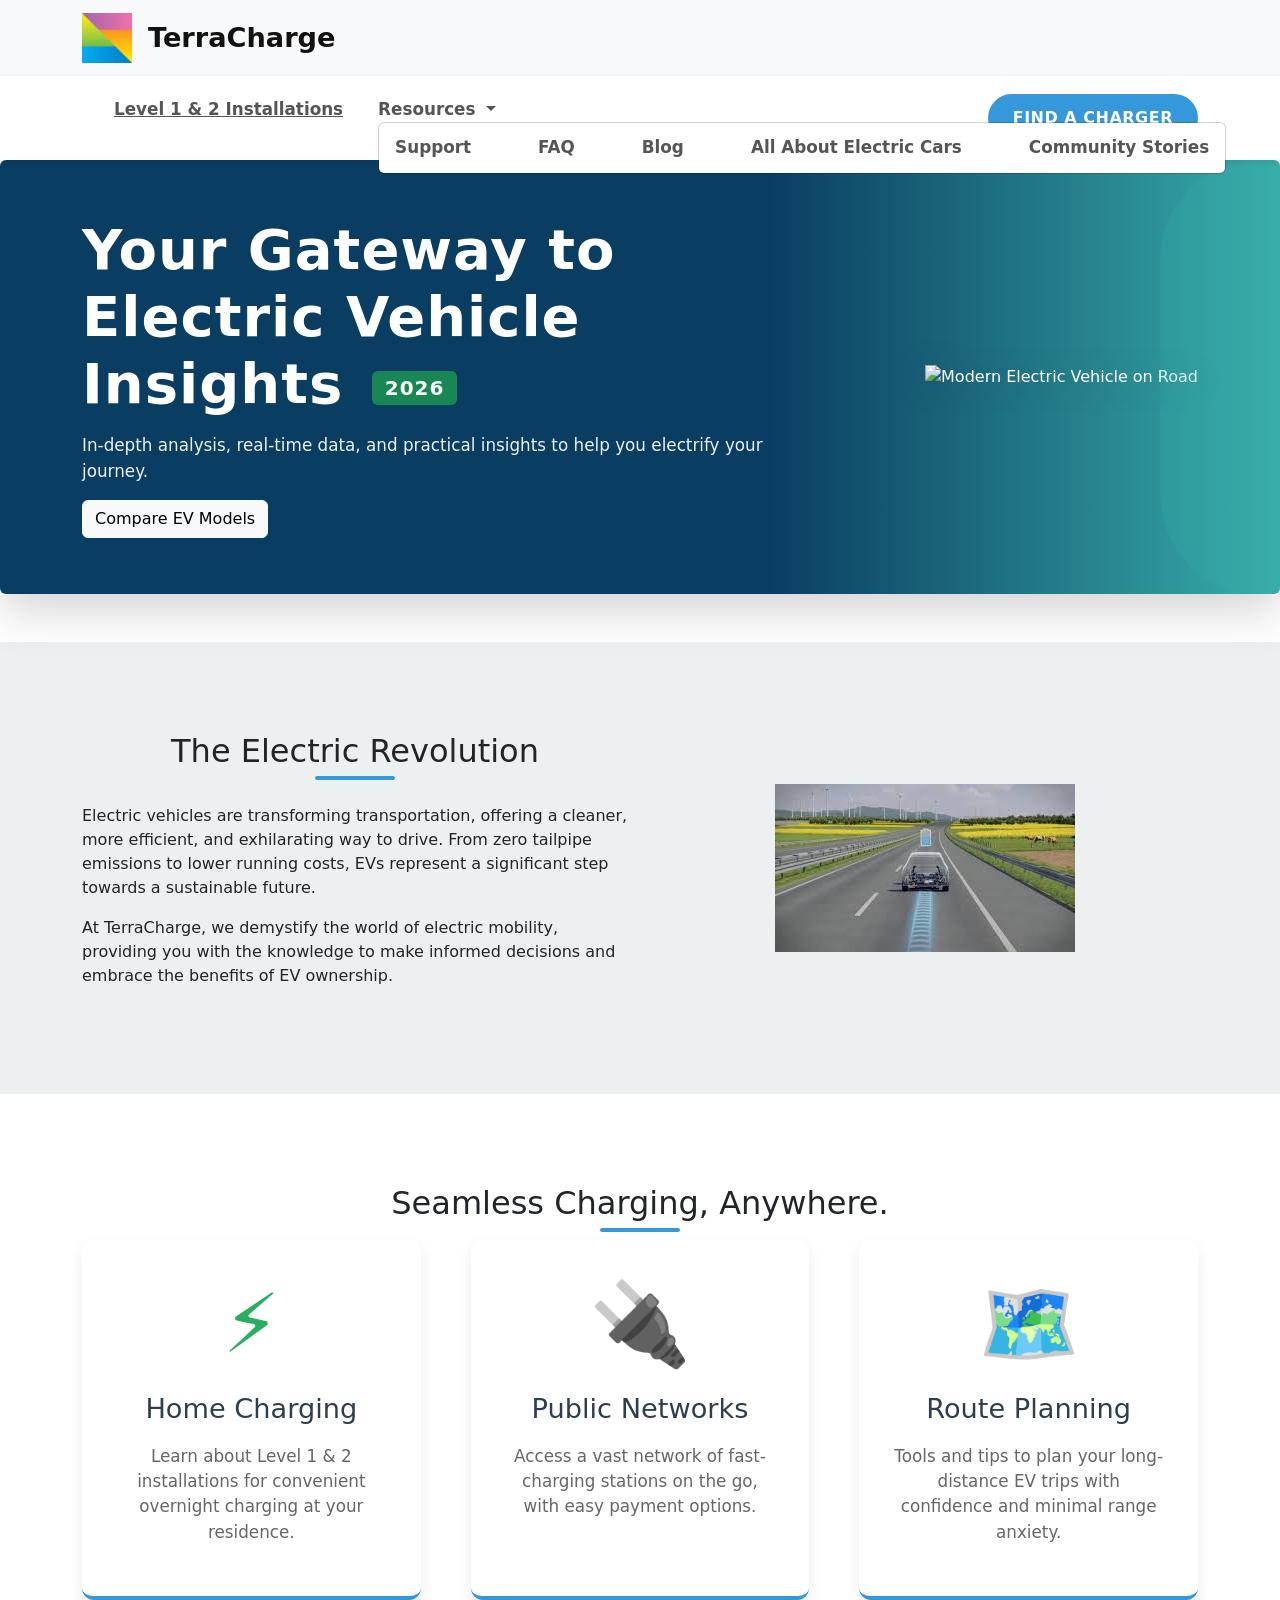
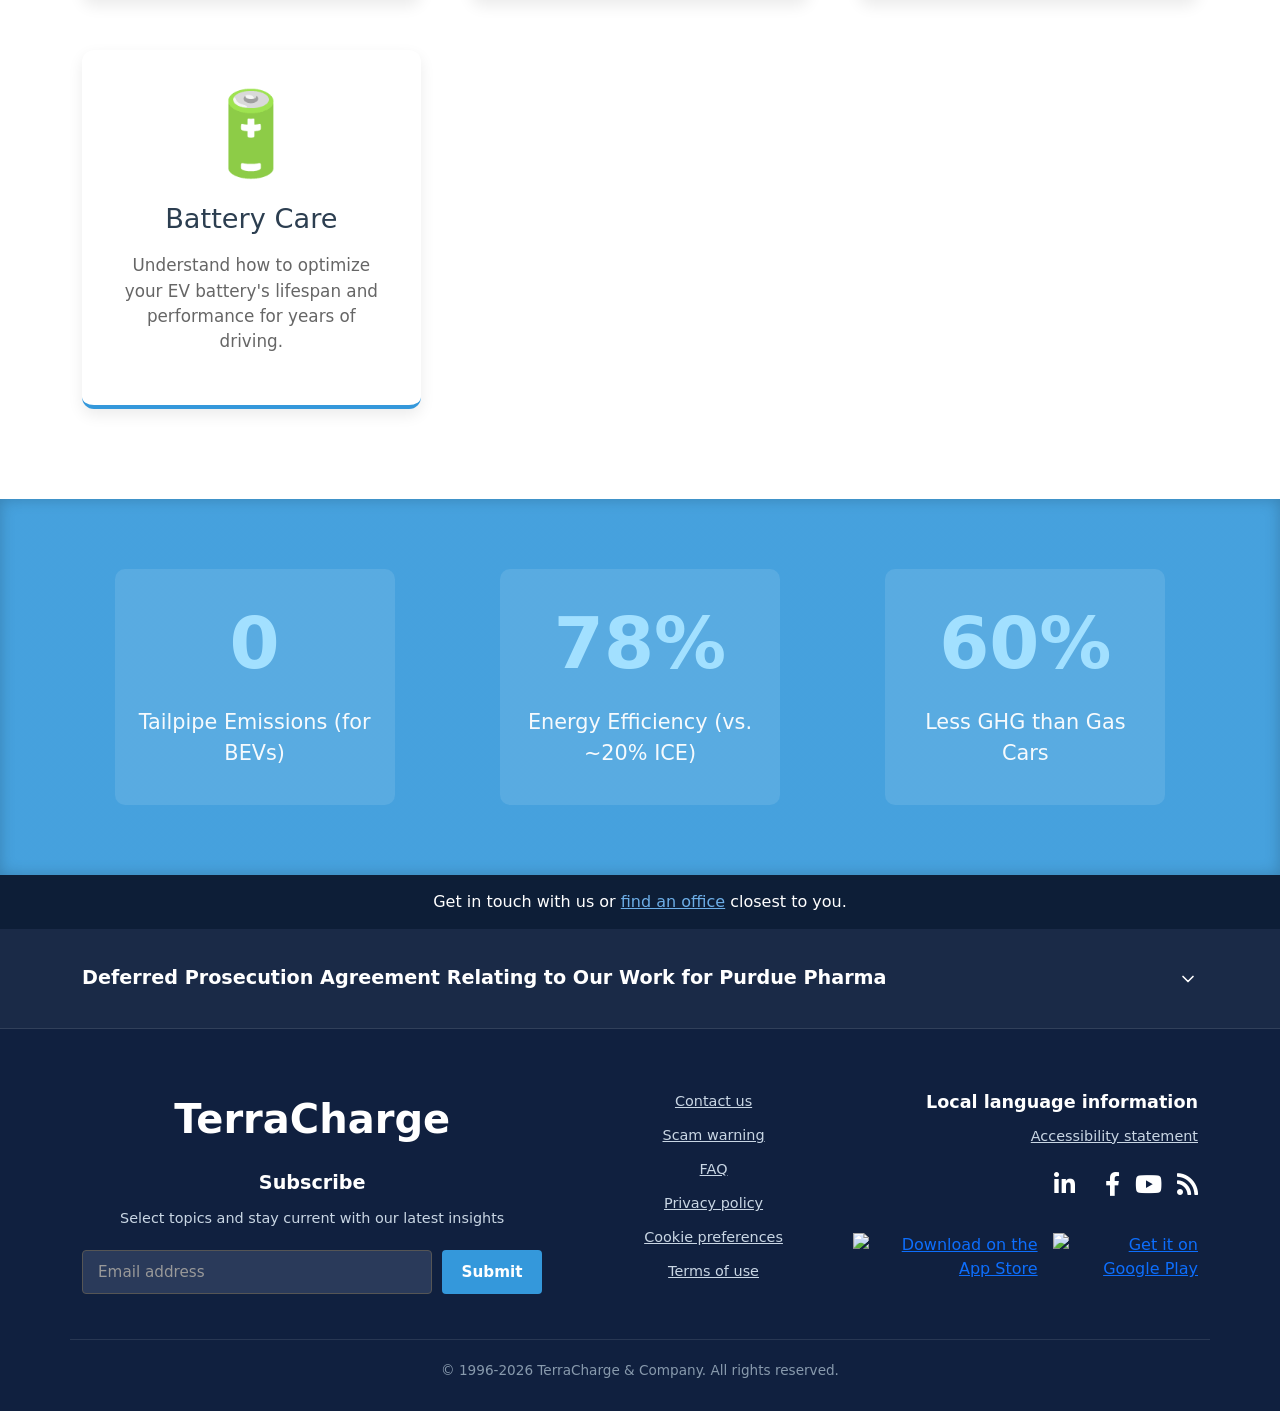
==== commit 96ba64e9: "Update website content and structure for 2026 - Updated year references from 2025 to 2026 across mul" ====
--- a/index.html
+++ b/index.html
@@ -9,7 +9,7 @@
     <!-- Bootstrap 5.3.0 CSS (CDN) -->
     <link href="https://cdn.jsdelivr.net/npm/bootstrap@5.3.0/dist/css/bootstrap.min.css" rel="stylesheet" integrity="sha384-9ndCyUaIbzAi2FUVXJi0CjmCapSmO7SnpJef0486qhLnuZ2cdeRhO02iuK6FUUVM" crossorigin="anonymous">
     <link rel="stylesheet" href="https://cdnjs.cloudflare.com/ajax/libs/font-awesome/5.15.3/css/all.min.css">
-    <link rel="icon" href="images/favicon.ico" type="image/x-icon">
+
     <meta name="description" content="TerraCharge offers insights and solutions for electric vehicle adoption, charging infrastructure, and sustainable living. Explore our resources to electrify your journey.">
     <meta name="keywords" content="Electric Vehicles, EV Charging, Sustainable Living, TerraCharge, Level 1 Installations, Level 2 Installations">
 </head>
@@ -43,7 +43,7 @@
                 </li>
             </ul>
         </nav>
-        <a href="#" class="cta-button" aria-label="Find a Charger">Find a Charger</a>
+        <a href="ev-charging-guide.html" class="cta-button" aria-label="Find a Charger">Find a Charger</a>
         <button class="menu-toggle" aria-label="Toggle navigation" tabindex="0">☰</button>
         
     </div>
@@ -54,7 +54,7 @@
             <div class="container">
                 <div class="row align-items-center">
                     <div class="col-md-8">
-                        <h1 class="display-4 fw-bold mb-3">Your Gateway to Electric Vehicle Insights <span class="badge bg-success fs-5 align-middle ms-2">2025</span></h1>
+                        <h1 class="display-4 fw-bold mb-3">Your Gateway to Electric Vehicle Insights <span class="badge bg-success fs-5 align-middle ms-2">2026</span></h1>
                         <p class="lead mb-0">In-depth analysis, real-time data, and practical insights to help you electrify your journey.</p>
                         <div>
                             <a class="btn btn-light primary-hero-cta" href="ev-compare.html" role="button">Compare EV Models</a>
@@ -201,7 +201,7 @@
                 </div>
             </div>
             <div class="container footer-bottom-text">
-                <p class="copyright">&copy; 1996-2025 TerraCharge & Company. All rights reserved.</p>
+                <p class="copyright">&copy; 1996-2026 TerraCharge & Company. All rights reserved.</p>
             </div>
         </div>
     </footer>
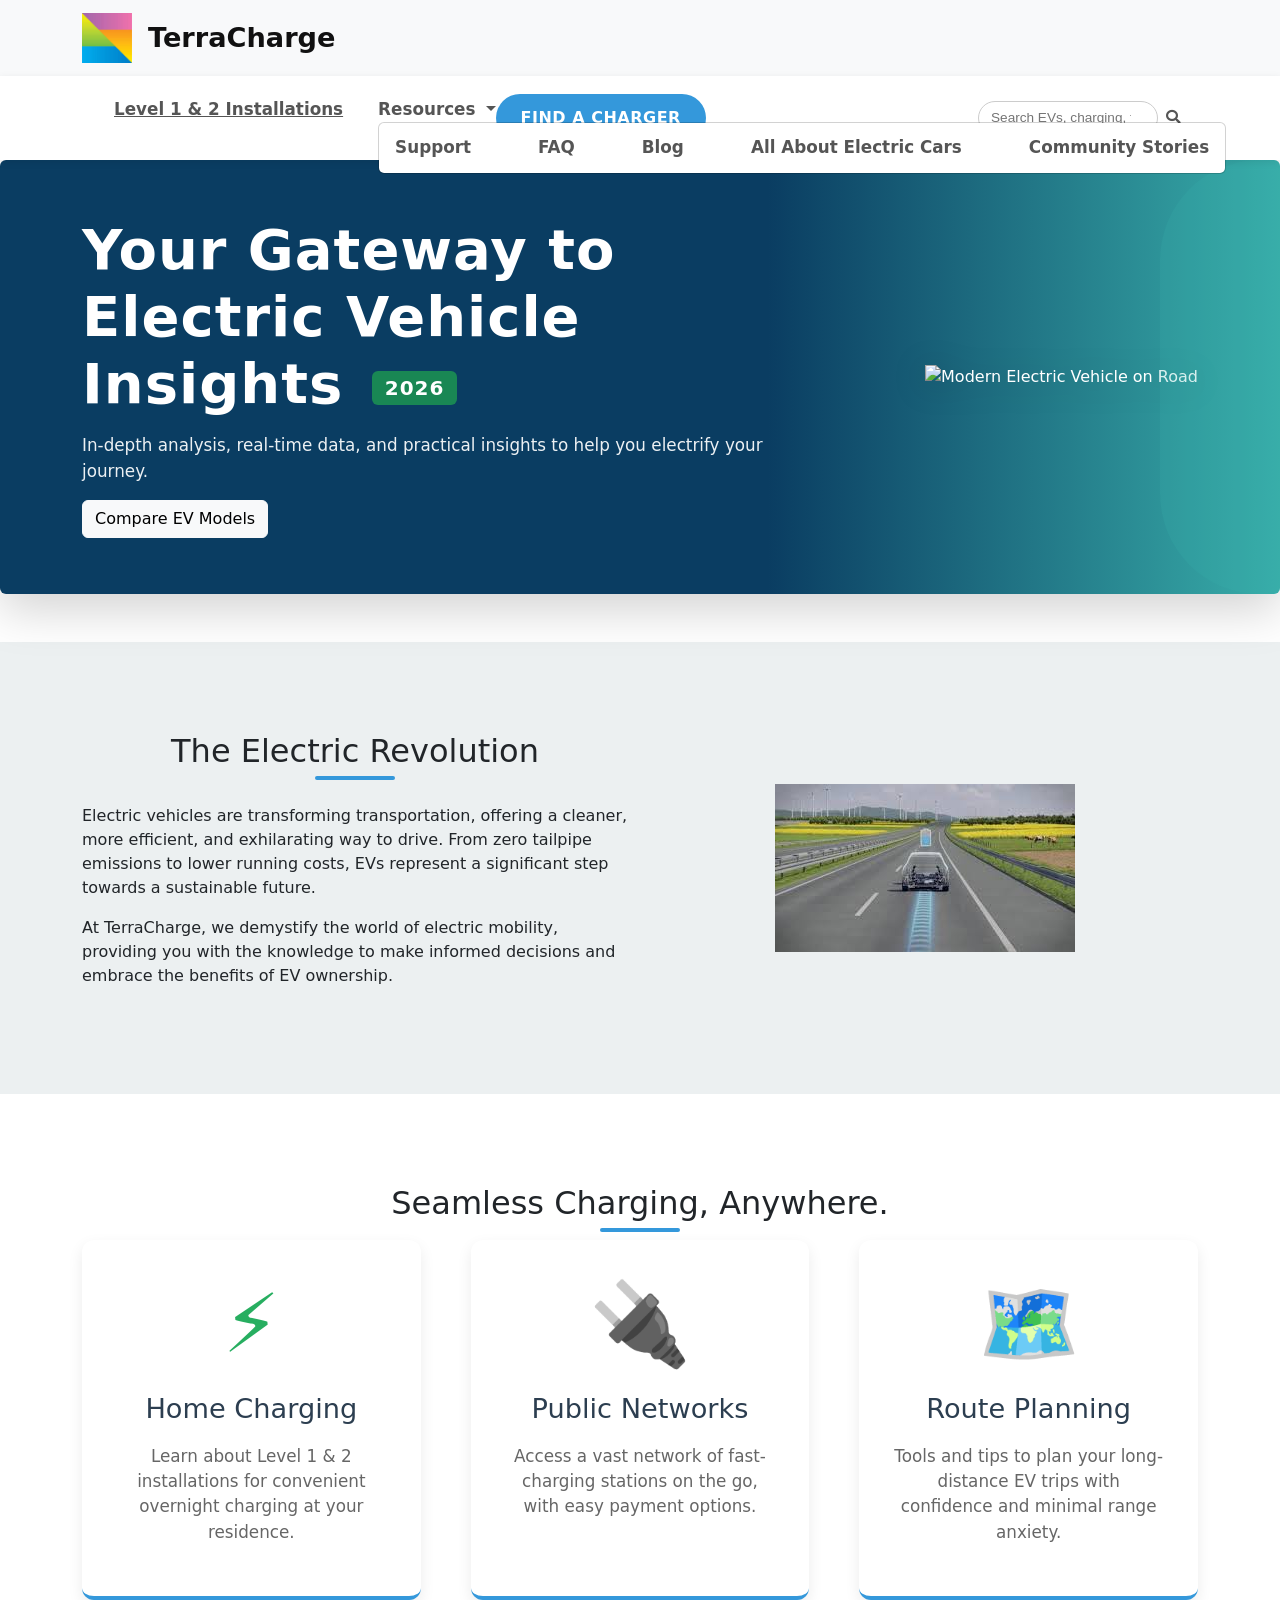
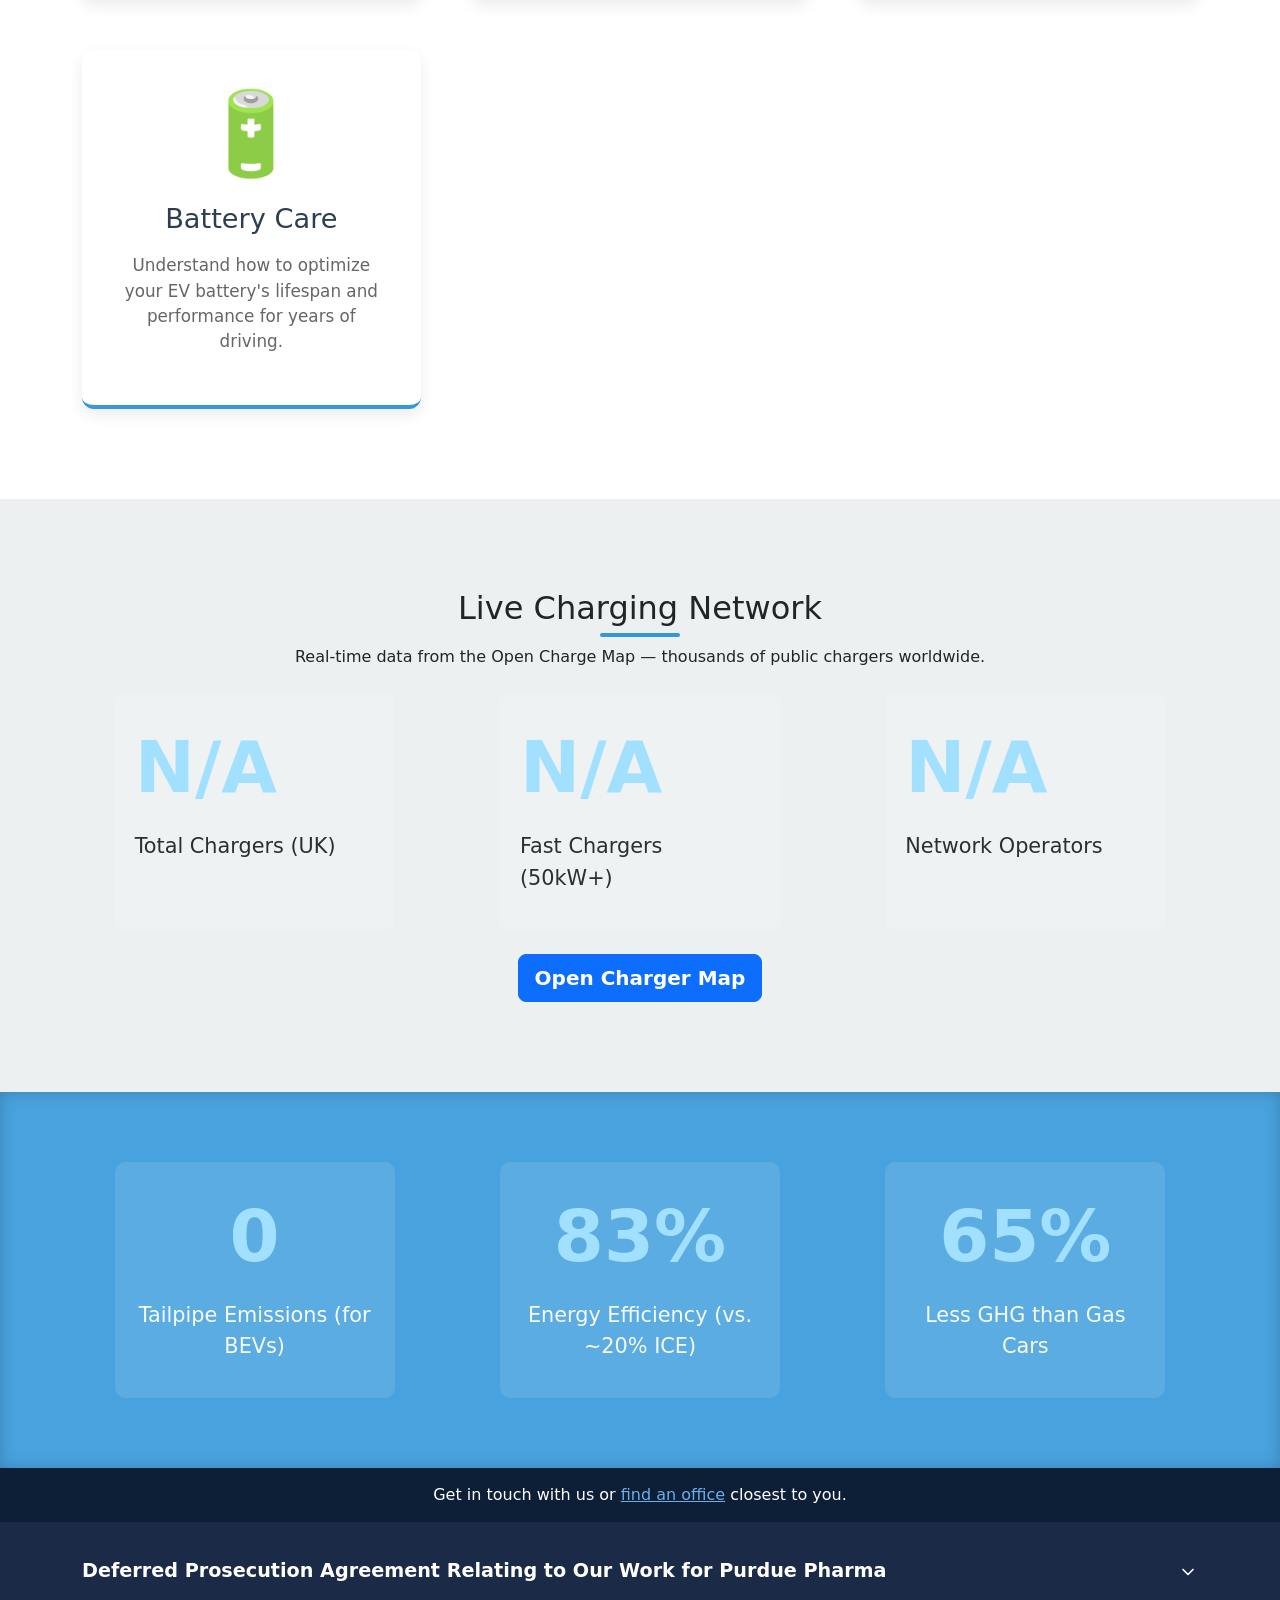
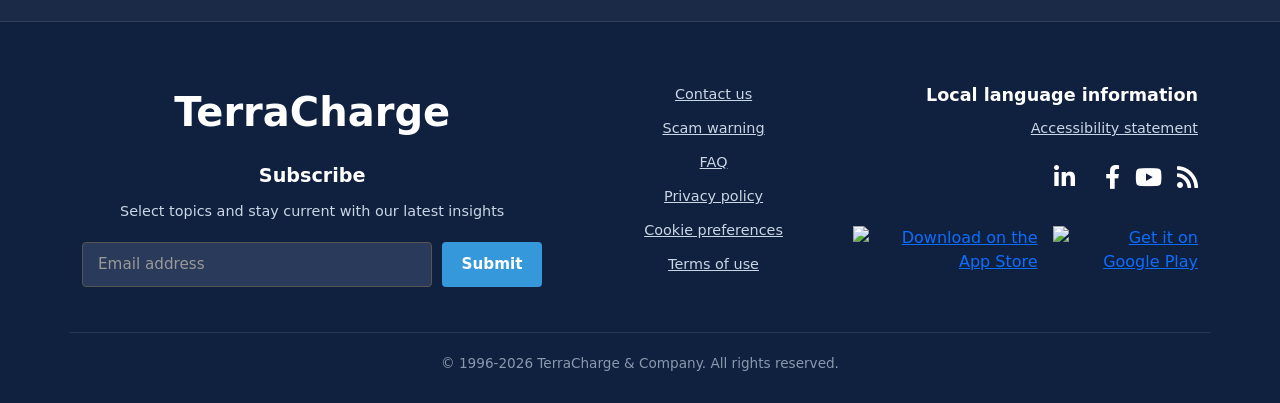
==== commit c4503215: "Add search bar, charger locator map, live network data, and accessibility fixes - Added functional s" ====
--- a/index.html
+++ b/index.html
@@ -43,8 +43,13 @@
                 </li>
             </ul>
         </nav>
-        <a href="ev-charging-guide.html" class="cta-button" aria-label="Find a Charger">Find a Charger</a>
-        <button class="menu-toggle" aria-label="Toggle navigation" tabindex="0">☰</button>
+        <a href="charger-locator.html" class="cta-button" aria-label="Find a Charger">Find a Charger</a>
+        <form class="site-search" role="search" aria-label="Site search" onsubmit="return handleSearch(event)">
+            <input type="search" id="siteSearchInput" placeholder="Search EVs, charging, tips..." aria-label="Search the site" autocomplete="off">
+            <button type="submit" aria-label="Search"><i class="fas fa-search"></i></button>
+            <div id="searchResults" class="search-results-dropdown" role="listbox" aria-label="Search results"></div>
+        </form>
+        <button class="menu-toggle" aria-label="Toggle navigation" aria-expanded="false" aria-controls="mainNav" tabindex="0">☰</button>
         
     </div>
 </header>
@@ -107,6 +112,30 @@
                         <h3><span class="icon">🔋</span> Battery Care</h3>
                         <p>Understand how to optimize your EV battery's lifespan and performance for years of driving.</p>
                     </div>
+                </div>
+            </div>
+        </section>
+
+        <section id="live-network" class="section">
+            <div class="container">
+                <h2>Live Charging Network</h2>
+                <p class="text-center mb-4">Real-time data from the Open Charge Map — thousands of public chargers worldwide.</p>
+                <div id="networkStats" class="stats-grid mb-4">
+                    <div class="stat-item">
+                        <span class="stat-number" id="totalChargers">--</span>
+                        <p>Total Chargers (UK)</p>
+                    </div>
+                    <div class="stat-item">
+                        <span class="stat-number" id="fastChargers">--</span>
+                        <p>Fast Chargers (50kW+)</p>
+                    </div>
+                    <div class="stat-item">
+                        <span class="stat-number" id="networkOperators">--</span>
+                        <p>Network Operators</p>
+                    </div>
+                </div>
+                <div class="text-center">
+                    <a href="charger-locator.html" class="btn btn-primary btn-lg fw-bold">Open Charger Map</a>
                 </div>
             </div>
         </section>
--- a/style.css
+++ b/style.css
@@ -969,4 +969,78 @@
 .small-hero-img {
     max-height: 120px;
     height: auto;
+}
+
+/* --- Site Search Bar --- */
+.site-search {
+    position: relative;
+    display: flex;
+    align-items: center;
+    margin-left: auto;
+    margin-right: 10px;
+}
+
+.site-search input[type="search"] {
+    width: 180px;
+    padding: 6px 12px;
+    border: 1px solid #ccc;
+    border-radius: 50px;
+    font-size: 0.85rem;
+    font-family: 'Montserrat', sans-serif;
+    outline: none;
+    transition: border-color 0.3s, width 0.3s;
+}
+
+.site-search input[type="search"]:focus {
+    border-color: #3498db;
+    width: 220px;
+}
+
+.site-search button {
+    background: none;
+    border: none;
+    color: #555;
+    cursor: pointer;
+    padding: 6px 8px;
+    font-size: 0.9rem;
+    transition: color 0.3s;
+}
+
+.site-search button:hover {
+    color: #3498db;
+}
+
+.search-results-dropdown {
+    display: none;
+    position: absolute;
+    top: 100%;
+    left: 0;
+    right: 0;
+    background: #fff;
+    border: 1px solid #ddd;
+    border-radius: 8px;
+    box-shadow: 0 4px 12px rgba(0,0,0,0.1);
+    z-index: 2000;
+    max-height: 240px;
+    overflow-y: auto;
+    margin-top: 4px;
+}
+
+.search-results-dropdown.active {
+    display: block;
+}
+
+@media (max-width: 768px) {
+    .site-search {
+        width: 100%;
+        margin: 10px 0;
+        order: 4;
+    }
+    .site-search input[type="search"] {
+        width: 100%;
+        max-width: 300px;
+    }
+    .site-search input[type="search"]:focus {
+        width: 100%;
+    }
 }
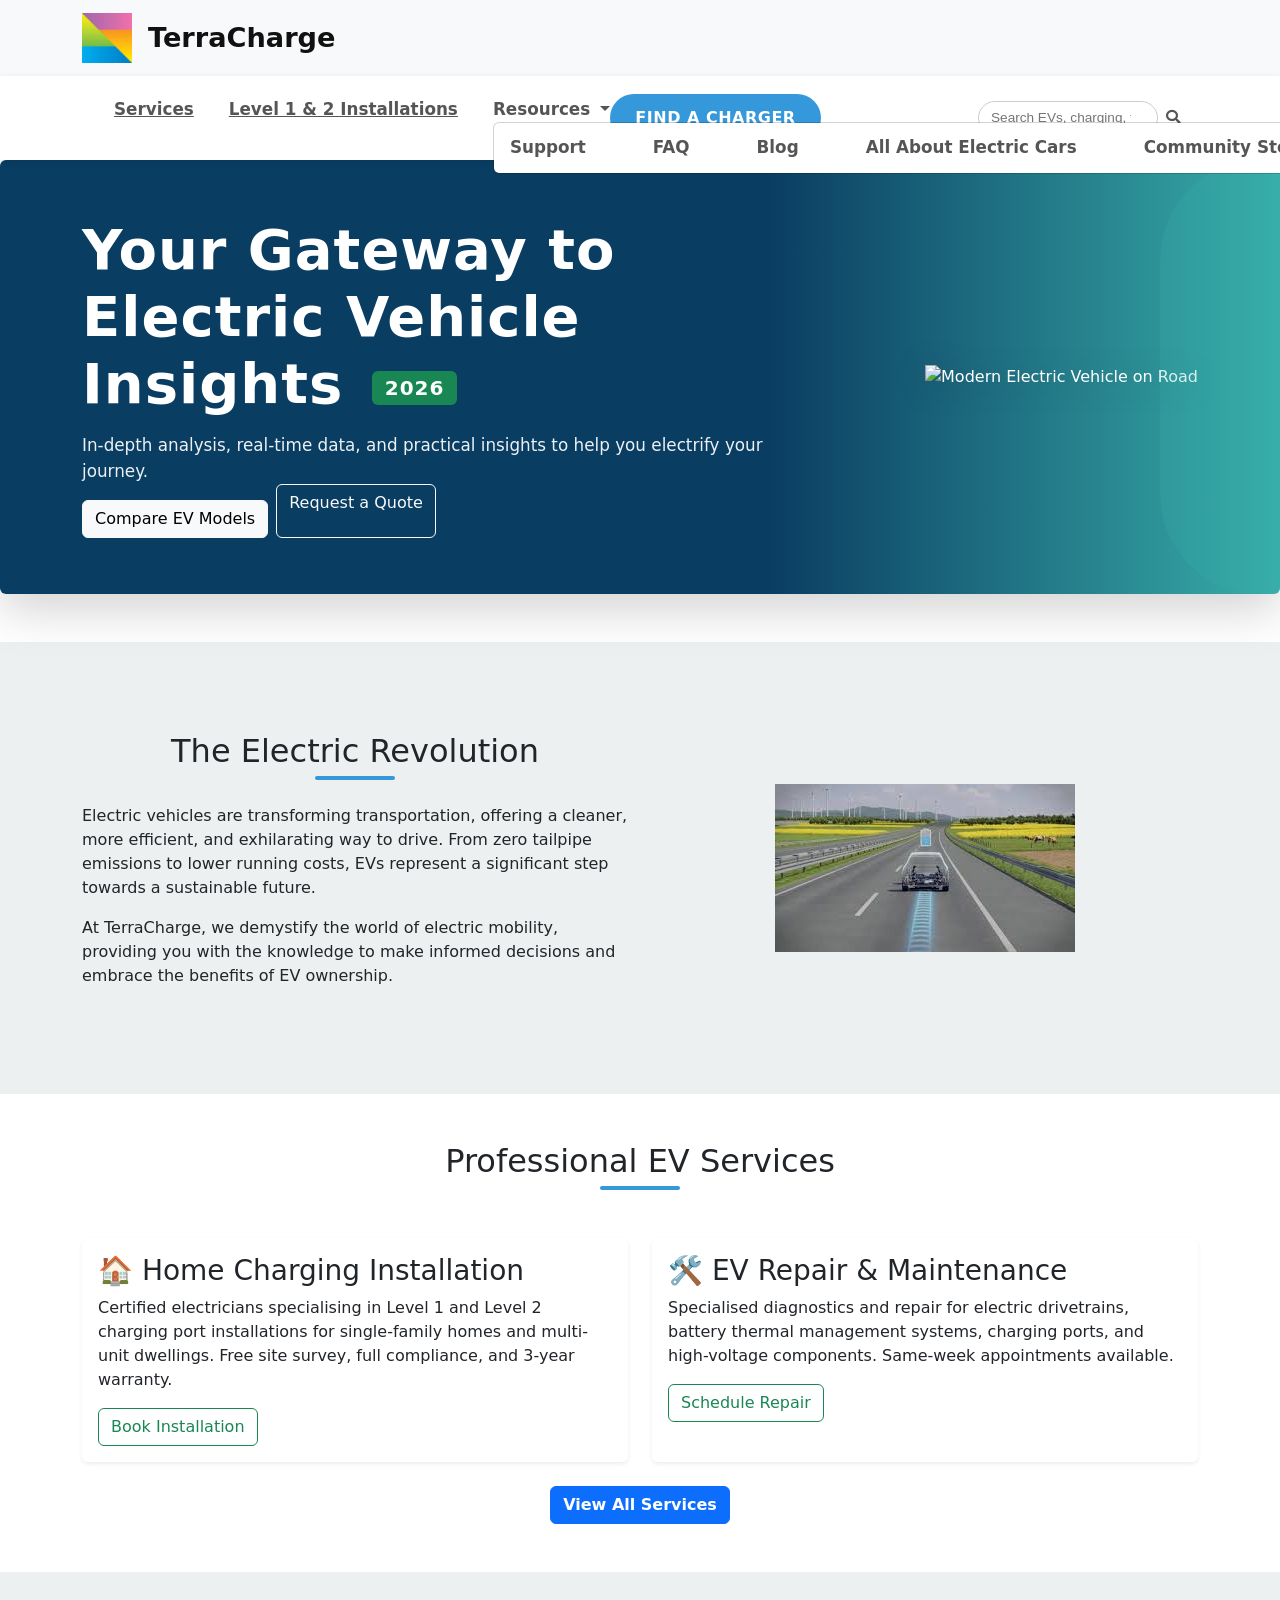
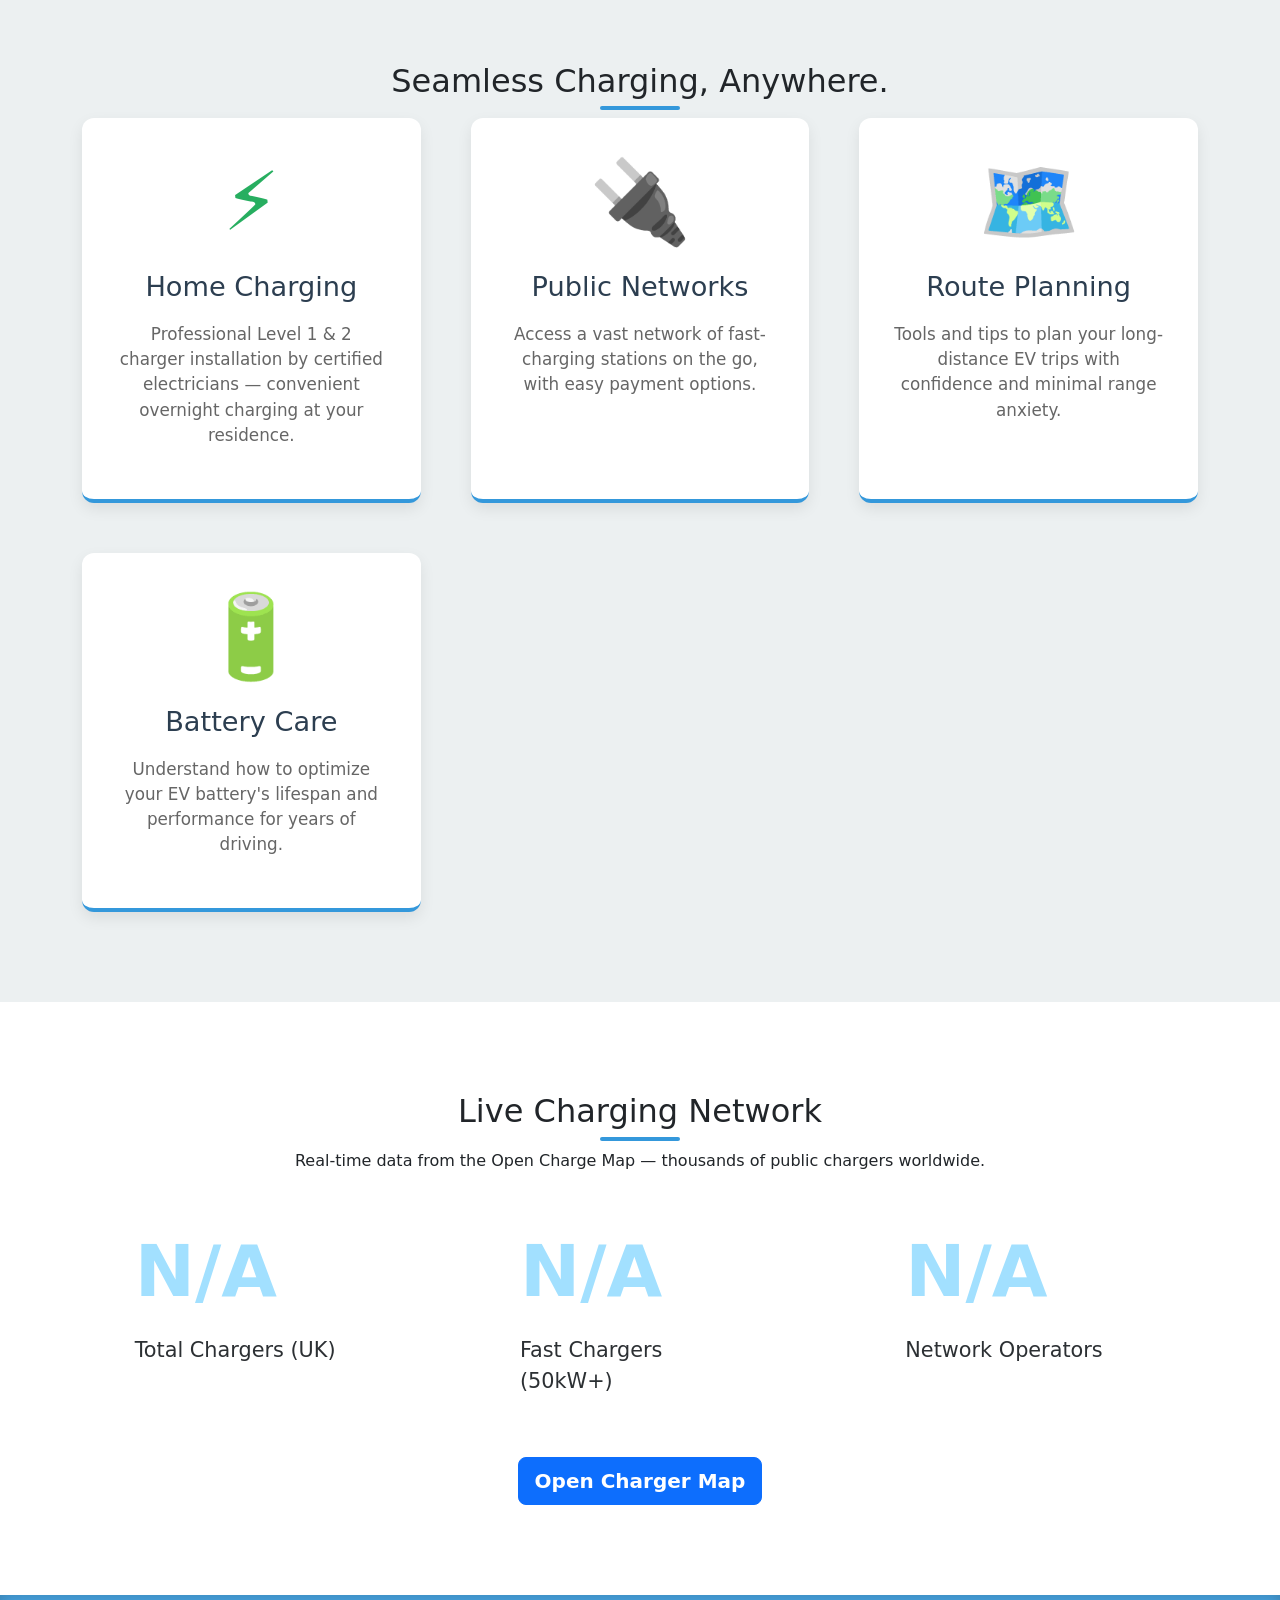
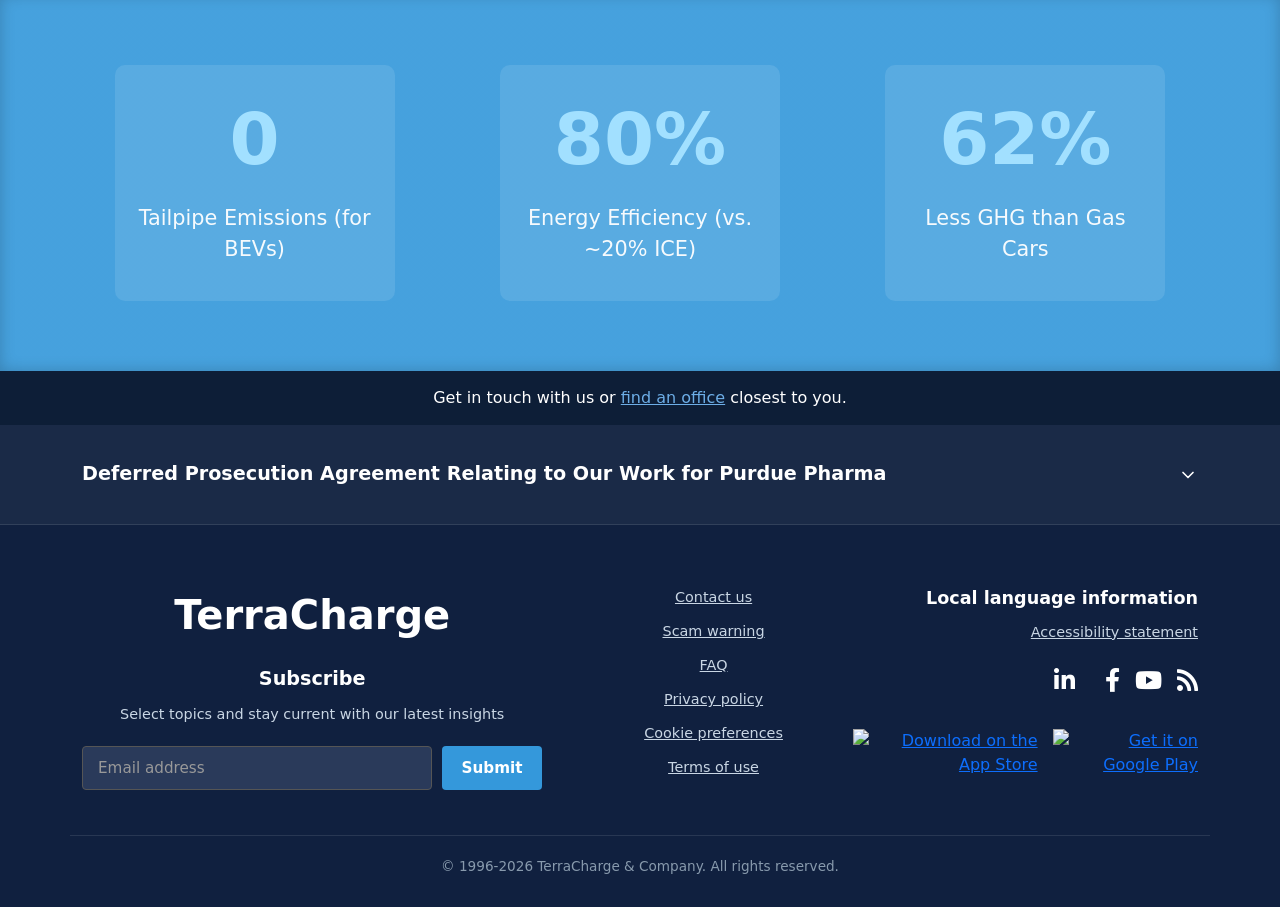
==== commit 0943df72: "Add professional EV services: charging installation and repair - Created services.html with lead cap" ====
--- a/index.html
+++ b/index.html
@@ -28,6 +28,7 @@
     <div class="container header-content">
            <nav class="main-nav" role="navigation" aria-label="Main navigation">
             <ul>
+                <li><a href="services.html">Services</a></li>
                 <li><a href="level-installations.html">Level 1 & 2 Installations</a></li>
                 <li class="nav-item dropdown">
                     <a class="nav-link dropdown-toggle" href="#" id="resourcesDropdown" role="button" data-bs-toggle="dropdown" aria-expanded="false" aria-haspopup="true">
@@ -61,8 +62,9 @@
                     <div class="col-md-8">
                         <h1 class="display-4 fw-bold mb-3">Your Gateway to Electric Vehicle Insights <span class="badge bg-success fs-5 align-middle ms-2">2026</span></h1>
                         <p class="lead mb-0">In-depth analysis, real-time data, and practical insights to help you electrify your journey.</p>
-                        <div>
+                        <div class="d-flex gap-2">
                             <a class="btn btn-light primary-hero-cta" href="ev-compare.html" role="button">Compare EV Models</a>
+                            <a class="btn btn-outline-light" href="services.html#quoteForm" role="button">Request a Quote</a>
                         </div>
                     </div>
                     <div class="col-md-4 d-none d-md-block text-end">
@@ -92,13 +94,42 @@
             </div>
         </section>
 
+        <section id="professional-services" class="section services-section py-5">
+            <div class="container">
+                <h2 class="text-center mb-5">Professional EV Services</h2>
+                <div class="row g-4">
+                    <div class="col-md-6">
+                        <div class="card h-100 shadow-sm border-0">
+                            <div class="card-body">
+                                <h3><span class="icon">🏠</span> Home Charging Installation</h3>
+                                <p>Certified electricians specialising in Level 1 and Level 2 charging port installations for single-family homes and multi-unit dwellings. Free site survey, full compliance, and 3-year warranty.</p>
+                                <a href="services.html#quoteForm" class="btn btn-outline-success">Book Installation</a>
+                            </div>
+                        </div>
+                    </div>
+                    <div class="col-md-6">
+                        <div class="card h-100 shadow-sm border-0">
+                            <div class="card-body">
+                                <h3><span class="icon">🛠️</span> EV Repair & Maintenance</h3>
+                                <p>Specialised diagnostics and repair for electric drivetrains, battery thermal management systems, charging ports, and high-voltage components. Same-week appointments available.</p>
+                                <a href="services.html#quoteForm" class="btn btn-outline-success">Schedule Repair</a>
+                            </div>
+                        </div>
+                    </div>
+                </div>
+                <div class="text-center mt-4">
+                    <a href="services.html" class="btn btn-primary fw-bold">View All Services</a>
+                </div>
+            </div>
+        </section>
+
         <section id="charging-solutions" class="section charging-section">
             <div class="container">
                 <h2>Seamless Charging, Anywhere.</h2>
                 <div class="features-grid">
                     <div class="feature-item">
                         <h3><span class="icon">⚡</span> Home Charging</h3>
-                        <p>Learn about Level 1 & 2 installations for convenient overnight charging at your residence.</p>
+                        <p>Professional Level 1 & 2 charger installation by certified electricians — convenient overnight charging at your residence.</p>
                     </div>
                     <div class="feature-item">
                         <h3><span class="icon">🔌</span> Public Networks</h3>
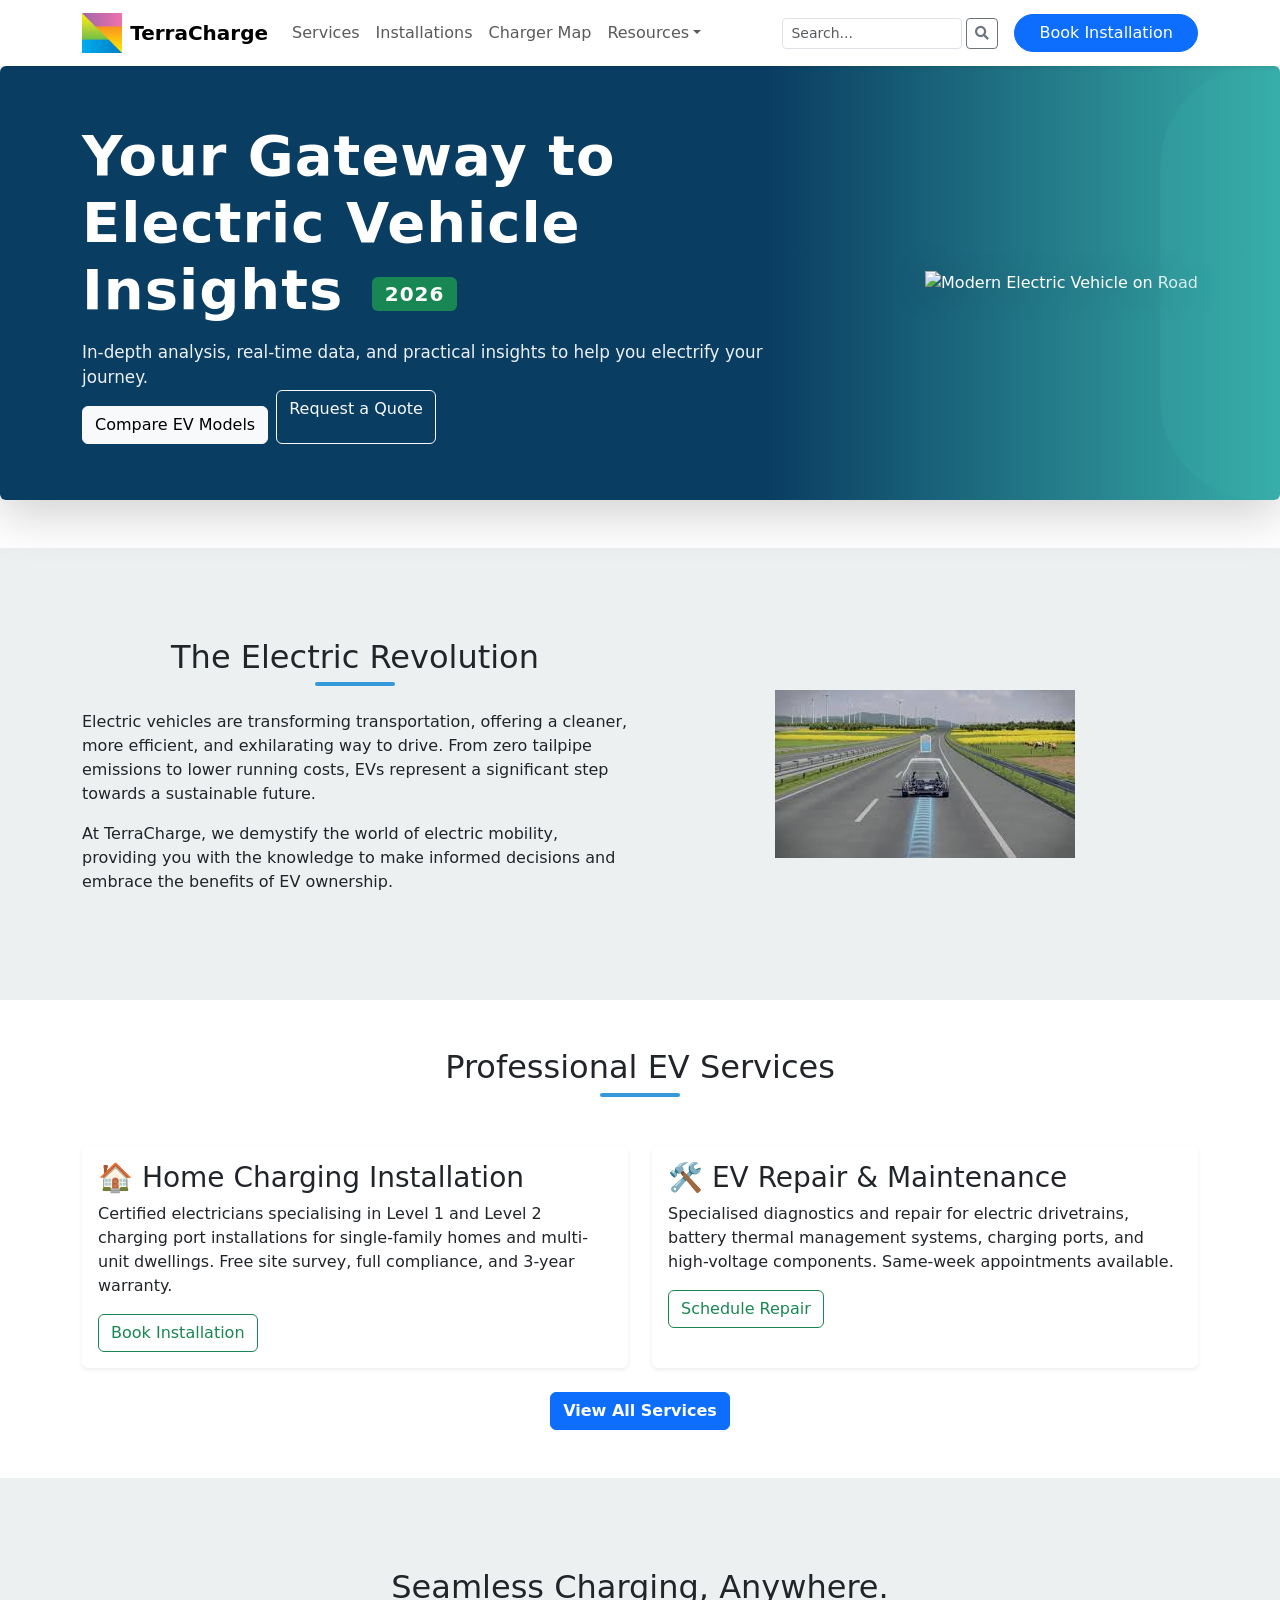
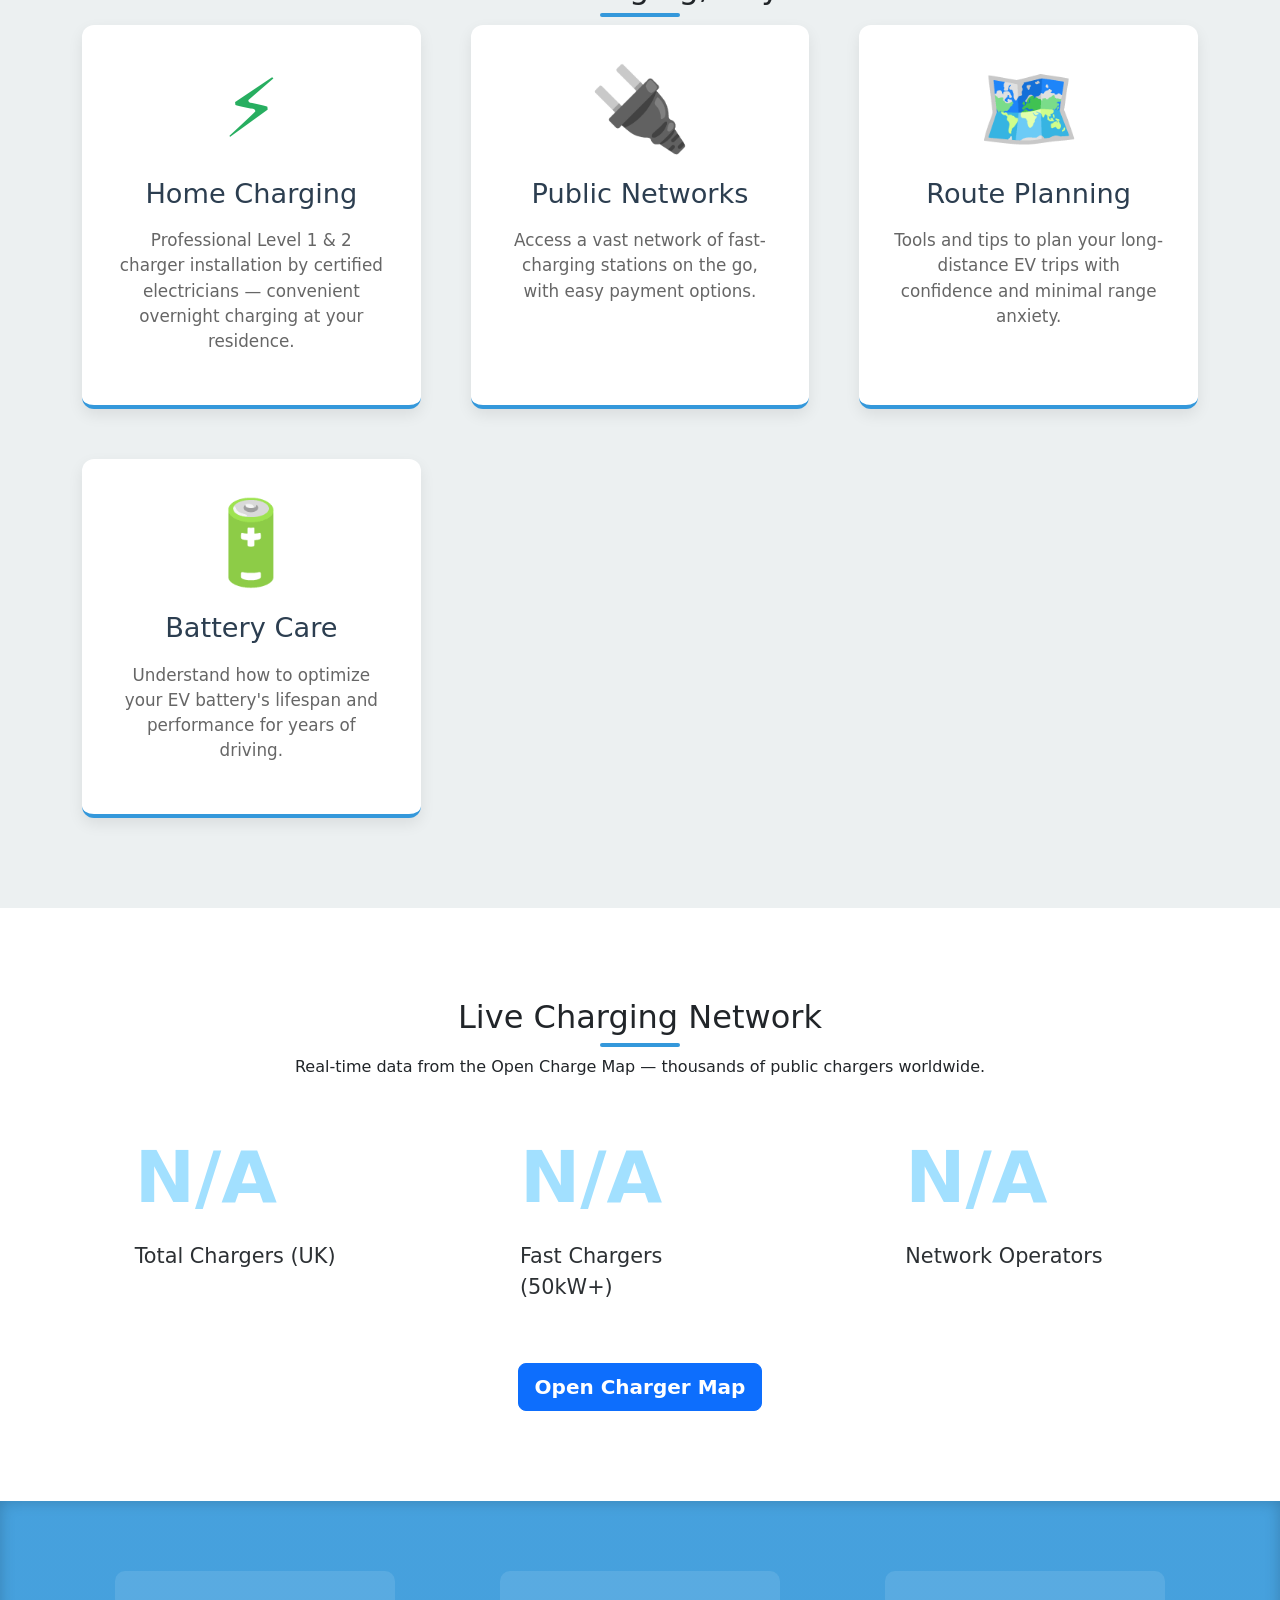
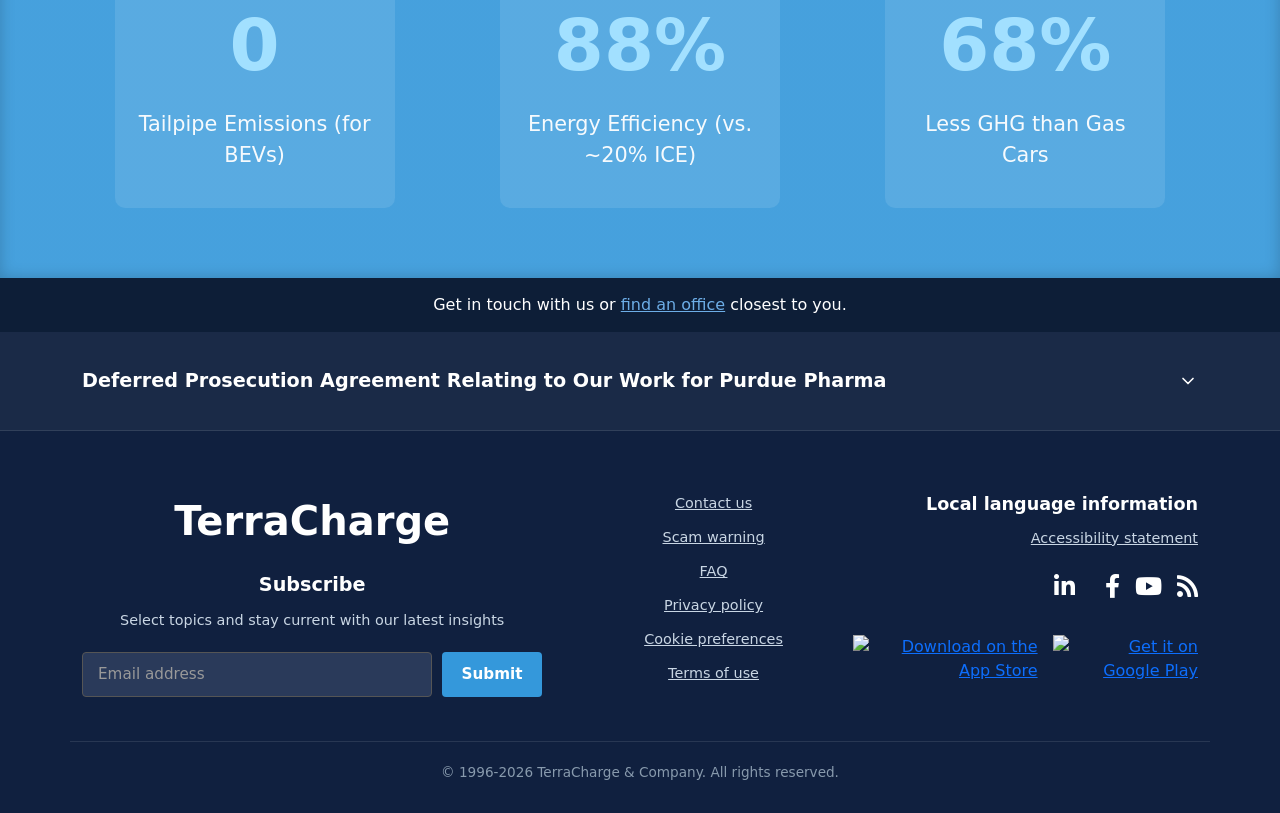
==== commit 2b44aa1c: "Consolidate navbar into single Bootstrap component and remove dead code" ====
--- a/index.html
+++ b/index.html
@@ -14,27 +14,23 @@
     <meta name="keywords" content="Electric Vehicles, EV Charging, Sustainable Living, TerraCharge, Level 1 Installations, Level 2 Installations">
 </head>
 <body>
-<!-- Navbar (Transparent over hero)-->
- <nav class="navbar navbar-expand-lg navbar-light bg-light">
+<nav class="navbar navbar-expand-lg navbar-light bg-white sticky-top shadow-sm">
     <div class="container">
-        <a class="navbar-brand d-flex align-items-center gap-2" href="index.html" class="logo">
-            <img src="images/TerraCharge-logo.png" alt="TerraCharge Logo" class="logo-img me-2"> 
-            <span class="fw-bold terracharge-brand brand-title">TerraCharge</span>
+        <a class="navbar-brand d-flex align-items-center gap-2" href="index.html">
+            <img src="images/TerraCharge-logo.png" alt="TerraCharge Logo" style="height: 40px;">
+            <span class="fw-bold">TerraCharge</span>
         </a>
-        <!-- Add your navbar links here if needed -->
-    </div>
-</nav>
-<header class="main-header" role="banner">
-    <div class="container header-content">
-           <nav class="main-nav" role="navigation" aria-label="Main navigation">
-            <ul>
-                <li><a href="services.html">Services</a></li>
-                <li><a href="level-installations.html">Level 1 & 2 Installations</a></li>
+        <button class="navbar-toggler" type="button" data-bs-toggle="collapse" data-bs-target="#navbarNav" aria-controls="navbarNav" aria-expanded="false" aria-label="Toggle navigation">
+            <span class="navbar-toggler-icon"></span>
+        </button>
+        <div class="collapse navbar-collapse" id="navbarNav">
+            <ul class="navbar-nav me-auto align-items-center">
+                <li class="nav-item"><a class="nav-link" href="services.html">Services</a></li>
+                <li class="nav-item"><a class="nav-link" href="level-installations.html">Installations</a></li>
+                <li class="nav-item"><a class="nav-link" href="charger-locator.html">Charger Map</a></li>
                 <li class="nav-item dropdown">
-                    <a class="nav-link dropdown-toggle" href="#" id="resourcesDropdown" role="button" data-bs-toggle="dropdown" aria-expanded="false" aria-haspopup="true">
-                        Resources
-                    </a>
-                    <ul class="dropdown-menu" aria-labelledby="resourcesDropdown">
+                    <a class="nav-link dropdown-toggle" href="#" role="button" data-bs-toggle="dropdown" aria-expanded="false">Resources</a>
+                    <ul class="dropdown-menu">
                         <li><a class="dropdown-item" href="support.html">Support</a></li>
                         <li><a class="dropdown-item" href="faq.html">FAQ</a></li>
                         <li><a class="dropdown-item" href="blog.html">Blog</a></li>
@@ -43,17 +39,14 @@
                     </ul>
                 </li>
             </ul>
-        </nav>
-        <a href="charger-locator.html" class="cta-button" aria-label="Find a Charger">Find a Charger</a>
-        <form class="site-search" role="search" aria-label="Site search" onsubmit="return handleSearch(event)">
-            <input type="search" id="siteSearchInput" placeholder="Search EVs, charging, tips..." aria-label="Search the site" autocomplete="off">
-            <button type="submit" aria-label="Search"><i class="fas fa-search"></i></button>
-            <div id="searchResults" class="search-results-dropdown" role="listbox" aria-label="Search results"></div>
-        </form>
-        <button class="menu-toggle" aria-label="Toggle navigation" aria-expanded="false" aria-controls="mainNav" tabindex="0">☰</button>
-        
+            <form class="d-flex me-3" role="search" aria-label="Site search" onsubmit="return handleSearch(event)">
+                <input class="form-control form-control-sm" type="search" placeholder="Search..." aria-label="Search" autocomplete="off" style="width: 180px;">
+                <button class="btn btn-outline-secondary btn-sm ms-1" type="submit" aria-label="Search"><i class="fas fa-search"></i></button>
+            </form>
+            <a href="services.html#quoteForm" class="btn btn-primary rounded-pill px-4 text-white">Book Installation</a>
+        </div>
     </div>
-</header>
+</nav>
 
     <main id="main-content">
         <section class="hero-banner position-relative text-white mb-5 rounded shadow-lg overflow-hidden">
--- a/style.css
+++ b/style.css
@@ -221,66 +221,7 @@
     transform: translateY(-2px); /* Slight lift effect */
 }
 
-/* --- Header Section --- */
-.main-header {
-    background-color: #fff;
-    padding: 18px 0; /* Slightly less padding than before for a sleeker bar */
-    box-shadow: 0 2px 8px rgba(0,0,0,0.08); /* More subtle shadow */
-    position: sticky;
-    top: 0;
-    z-index: 1000;
-}
-
-.header-content {
-    display: flex;
-    justify-content: space-between;
-    align-items: center;
-}
-
-.logo {
-    display: flex;
-    align-items: center; /* vertically center the logo and text */
-}
-
-.logo-img {
-    font-weight: 700;
-    font-size: 3em; /* Slightly larger logo */
-    color: #4400aa; /* Dark logo text */
-    width: 50px; /* Set a fixed width for the logo */
-    height: auto; /* Maintain aspect ratio */
-    margin-right: 10px; /* Space between logo and text */
-    transition: color 0.3s ease; /* Smooth color transition */
-    text-transform: uppercase; /* Modern touch */
-    letter-spacing: 0.5px; /* Slight letter spacing for a modern look */
-}
-.logo:hover {
-    color: #3498db; /* Hint of color on hover */
-}
-
-.main-nav ul {
-    display: flex;
-    gap: 35px; /* More space between nav items */
-}
-
-.main-nav a {
-    color: #555;
-    font-weight: 600; /* Slightly bolder nav links */
-    font-size: 1.05em;
-    transition: color 0.3s ease;
-}
-
-.main-nav a:hover {
-    color: #3498db; /* Blue on hover */
-}
-
-.menu-toggle {
-    display: none;
-    background: none;
-    border: none;
-    font-size: 2.2em; /* Larger toggle icon */
-    cursor: pointer;
-    color: #2c3e50;
-}
+
 
 /* --- Hero Section --- */
 .hero-section {
@@ -856,32 +797,6 @@
 }
 
 @media (max-width: 768px) {
-    .main-header .main-nav {
-        display: none;
-        position: absolute;
-        top: 100%;
-        left: 0;
-        width: 100%;
-        background-color: #fff;
-        box-shadow: 0 5px 10px rgba(0,0,0,0.1);
-        padding: 20px 0;
-        flex-direction: column;
-        align-items: center;
-        gap: 15px;
-    }
-
-    .main-header .main-nav.active {
-        display: flex;
-    }
-
-    .main-header .cta-button {
-        display: none;
-    }
-
-    .menu-toggle {
-        display: block;
-    }
-
     .hero-section {
         padding: 80px 20px;
         min-height: 450px;
@@ -959,88 +874,9 @@
         font-size: 1.1em;
     }
 }
-.terracharge-brand,
-.terracharge-logo-text {
-    font-size: 1.7rem; /* centralised logo font-size */
-    color: #111;
-    line-height: 1;
-}
-
 .small-hero-img {
     max-height: 120px;
     height: auto;
 }
 
-/* --- Site Search Bar --- */
-.site-search {
-    position: relative;
-    display: flex;
-    align-items: center;
-    margin-left: auto;
-    margin-right: 10px;
-}
-
-.site-search input[type="search"] {
-    width: 180px;
-    padding: 6px 12px;
-    border: 1px solid #ccc;
-    border-radius: 50px;
-    font-size: 0.85rem;
-    font-family: 'Montserrat', sans-serif;
-    outline: none;
-    transition: border-color 0.3s, width 0.3s;
-}
-
-.site-search input[type="search"]:focus {
-    border-color: #3498db;
-    width: 220px;
-}
-
-.site-search button {
-    background: none;
-    border: none;
-    color: #555;
-    cursor: pointer;
-    padding: 6px 8px;
-    font-size: 0.9rem;
-    transition: color 0.3s;
-}
-
-.site-search button:hover {
-    color: #3498db;
-}
-
-.search-results-dropdown {
-    display: none;
-    position: absolute;
-    top: 100%;
-    left: 0;
-    right: 0;
-    background: #fff;
-    border: 1px solid #ddd;
-    border-radius: 8px;
-    box-shadow: 0 4px 12px rgba(0,0,0,0.1);
-    z-index: 2000;
-    max-height: 240px;
-    overflow-y: auto;
-    margin-top: 4px;
-}
-
-.search-results-dropdown.active {
-    display: block;
-}
-
-@media (max-width: 768px) {
-    .site-search {
-        width: 100%;
-        margin: 10px 0;
-        order: 4;
-    }
-    .site-search input[type="search"] {
-        width: 100%;
-        max-width: 300px;
-    }
-    .site-search input[type="search"]:focus {
-        width: 100%;
-    }
-}+/* --- Responsive Design (Media Queries) --- */
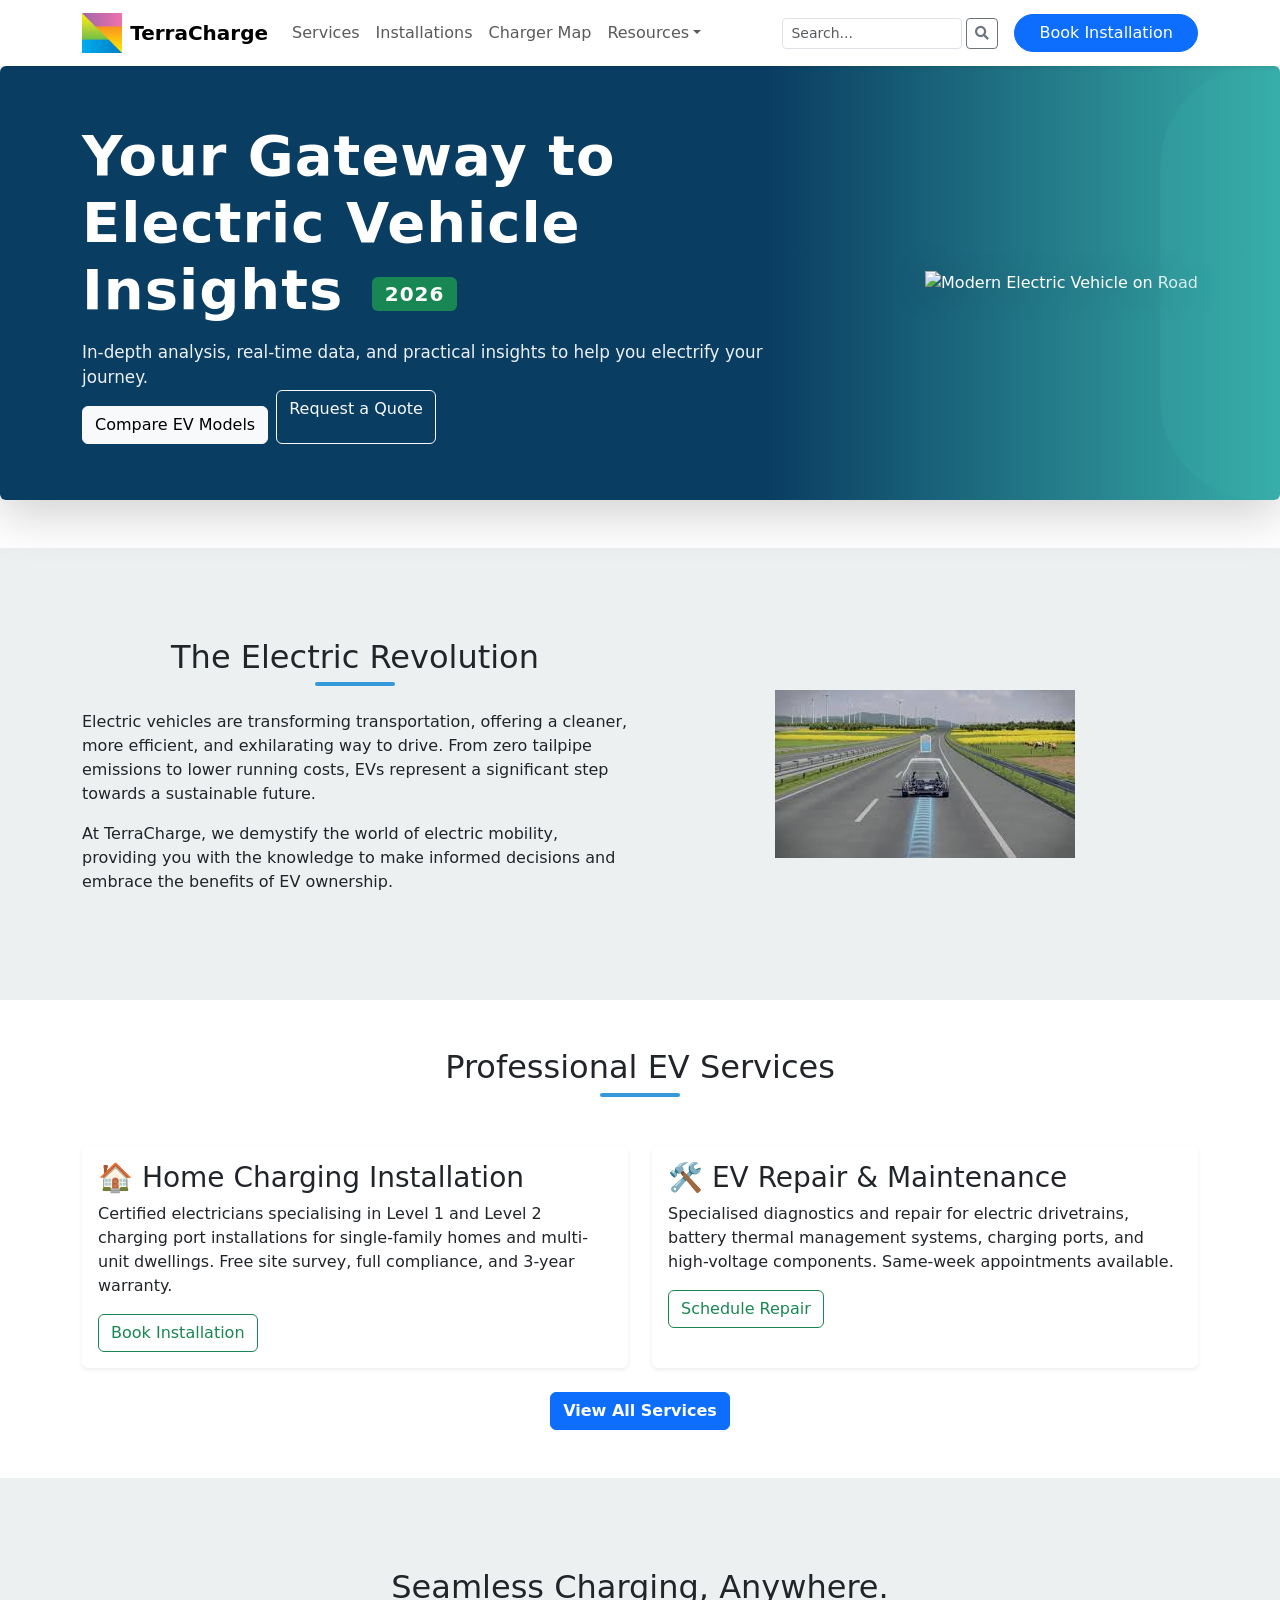
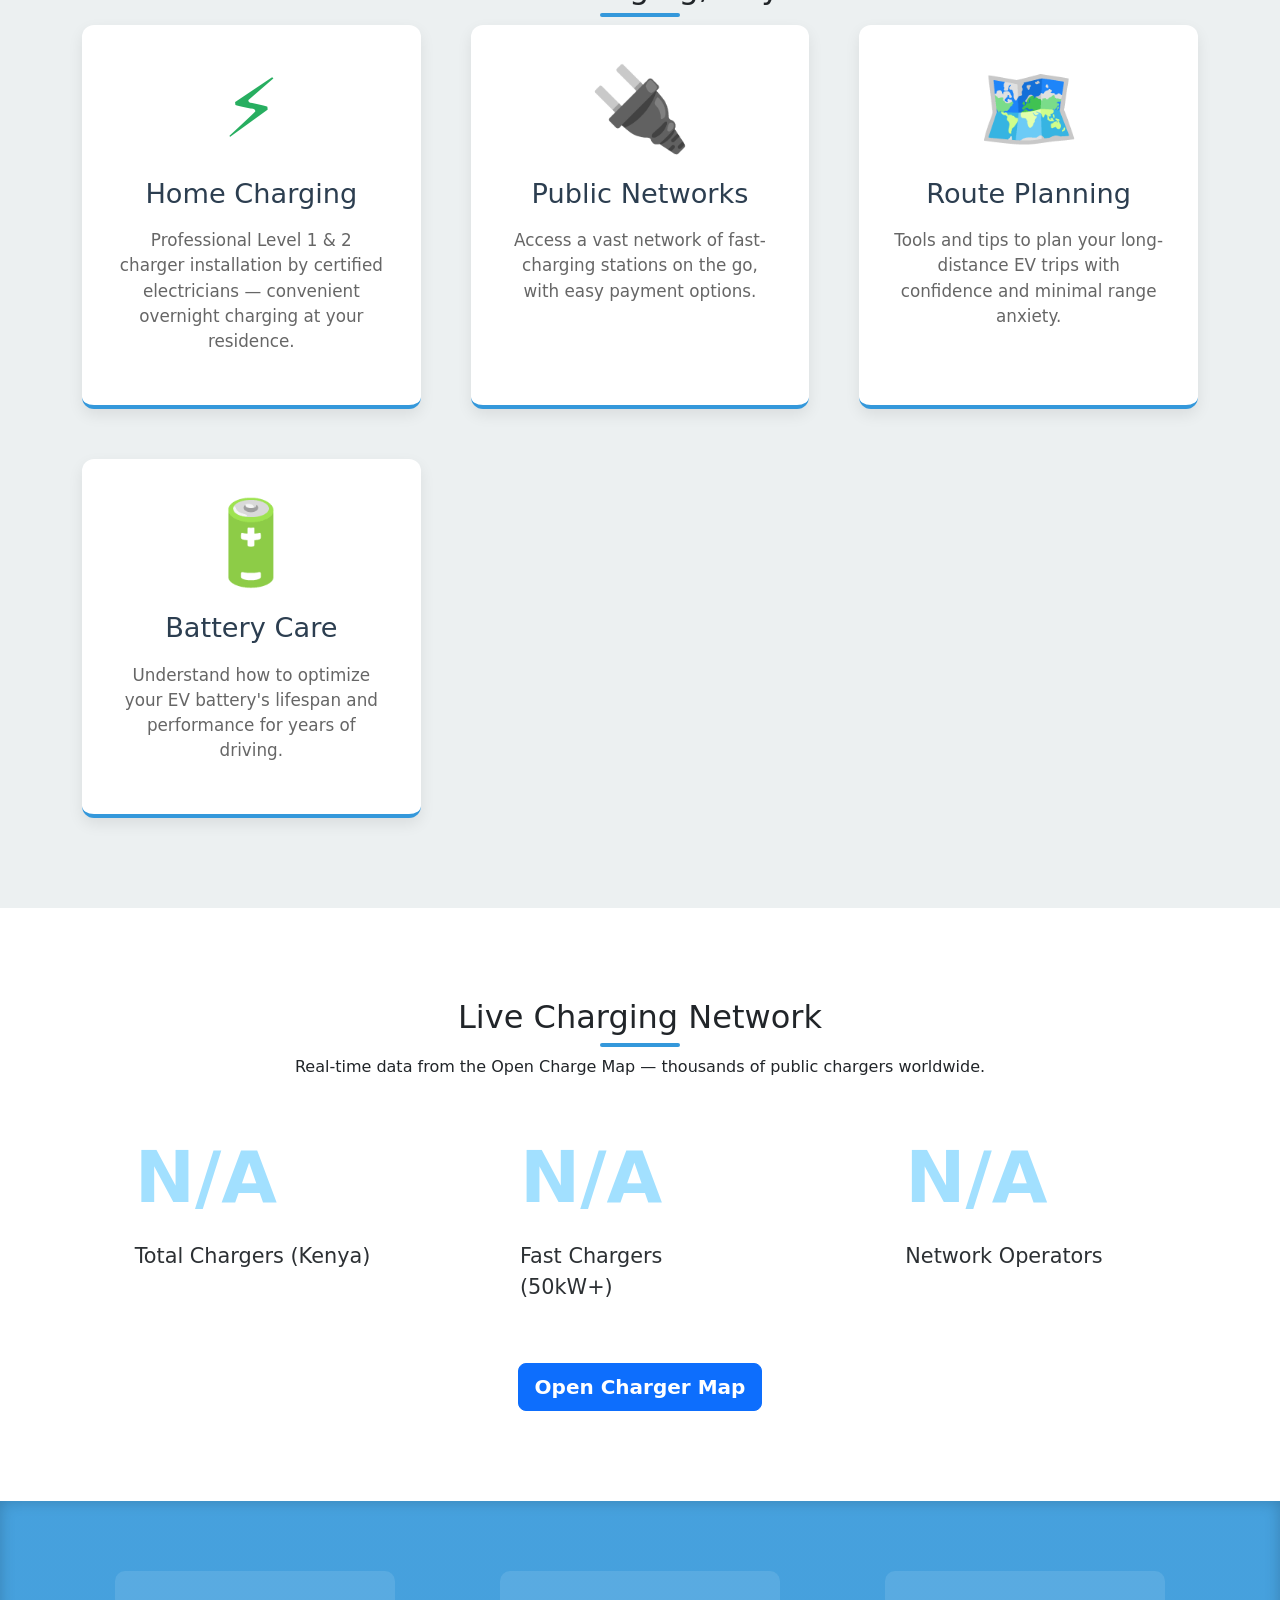
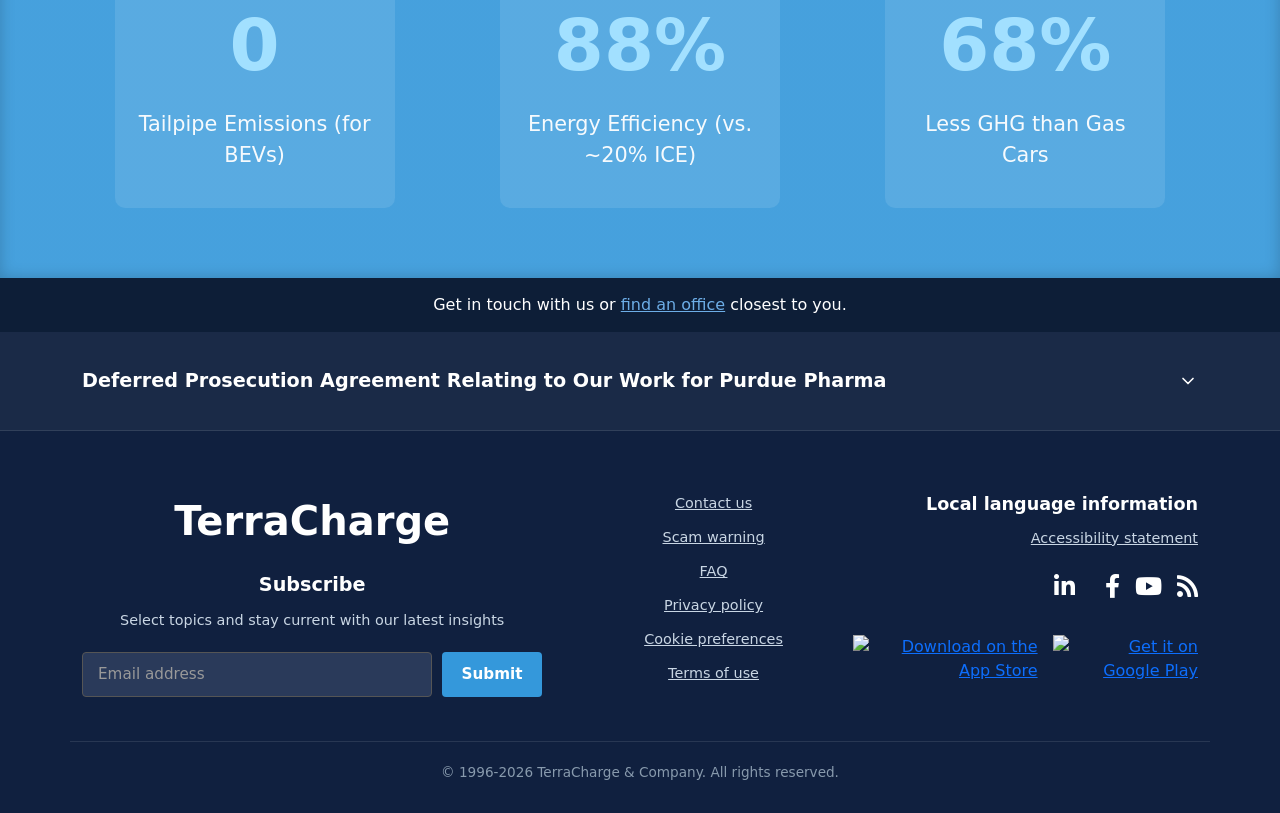
==== commit fbb45726: "Reorient charger map and stats from UK to Kenya (KE)" ====
--- a/index.html
+++ b/index.html
@@ -147,7 +147,7 @@
                 <div id="networkStats" class="stats-grid mb-4">
                     <div class="stat-item">
                         <span class="stat-number" id="totalChargers">--</span>
-                        <p>Total Chargers (UK)</p>
+                        <p>Total Chargers (Kenya)</p>
                     </div>
                     <div class="stat-item">
                         <span class="stat-number" id="fastChargers">--</span>
--- a/style.css
+++ b/style.css
@@ -157,6 +157,9 @@
 }
 .hero-img {
     max-height: 160px;
+    max-width: 100%;
+    height: auto;
+    aspect-ratio: 16 / 9;
     filter: drop-shadow(0 4px 16px rgba(0,0,0,0.2));
 }
 .hero-accent {
@@ -182,6 +185,9 @@
     line-height: 1.7; /* Slightly more line-height for readability */
     color: #2c3e50; /* Darker text for modern look */
     background-color: #f5f8fa; /* Very light, cool background */
+    -webkit-font-smoothing: antialiased;
+    -moz-osx-font-smoothing: grayscale;
+    text-rendering: optimizeLegibility;
 }
 
 html {
@@ -713,8 +719,12 @@
     margin: 0 auto;
 }
 
-/* --- Responsive Design (Media Queries) --- */
 @media (max-width: 992px) {
+    .container {
+        width: 100%;
+        padding-left: 15px;
+        padding-right: 15px;
+    }
     .footer-grid {
         grid-template-columns: 1fr; /* Stack columns on smaller screens */
         text-align: center; /* Center content when stacked */
@@ -781,6 +791,83 @@
 }
 
 /* --- Responsive Design (Media Queries) --- */
+
+/* --- Modern Renewable Energy UI Components --- */
+.styled-list {
+    list-style: none;
+    padding-left: 0;
+    margin-bottom: 0;
+}
+.styled-list li {
+    position: relative;
+    padding-left: 1.5rem;
+    margin-bottom: 0.6rem;
+    line-height: 1.6;
+}
+.styled-list li::before {
+    content: "\f058";
+    font-family: "Font Awesome 5 Free";
+    font-weight: 900;
+    position: absolute;
+    left: 0;
+    color: #27ae60;
+}
+
+/* Card hover lift */
+.card {
+    transition: transform 0.25s ease, box-shadow 0.25s ease;
+}
+.card:hover {
+    transform: translateY(-4px);
+    box-shadow: 0 8px 24px rgba(0,0,0,0.1) !important;
+}
+
+/* Accordion modern styling */
+.accordion-button:not(.collapsed) {
+    background-color: #eafaf7;
+    color: #0a3d62;
+    font-weight: 600;
+}
+.accordion-button:focus {
+    box-shadow: 0 0 0 0.2rem rgba(56,173,169,0.25);
+}
+.accordion-button::after {
+    filter: none;
+}
+
+/* Form focus ring — renewable green */
+.form-control:focus, .form-select:focus {
+    border-color: #38ada9;
+    box-shadow: 0 0 0 0.2rem rgba(56,173,169,0.25);
+}
+
+/* Section divider accent */
+.section-accent {
+    position: relative;
+}
+.section-accent::before {
+    content: '';
+    position: absolute;
+    top: 0;
+    left: 50%;
+    transform: translateX(-50%);
+    width: 60px;
+    height: 4px;
+    background: linear-gradient(90deg, #27ae60, #38ada9);
+    border-radius: 2px;
+}
+
+/* Blog card image area */
+.blog-card-img {
+    height: 180px;
+    object-fit: cover;
+    border-radius: 0.5rem 0.5rem 0 0;
+}
+
+/* Story card accent */
+.story-card {
+    border-left: 4px solid #38ada9;
+}
 @media (max-width: 992px) { /* Adjust breakpoint for tablets */
     .hero-content h1 {
         font-size: 3.2em;
